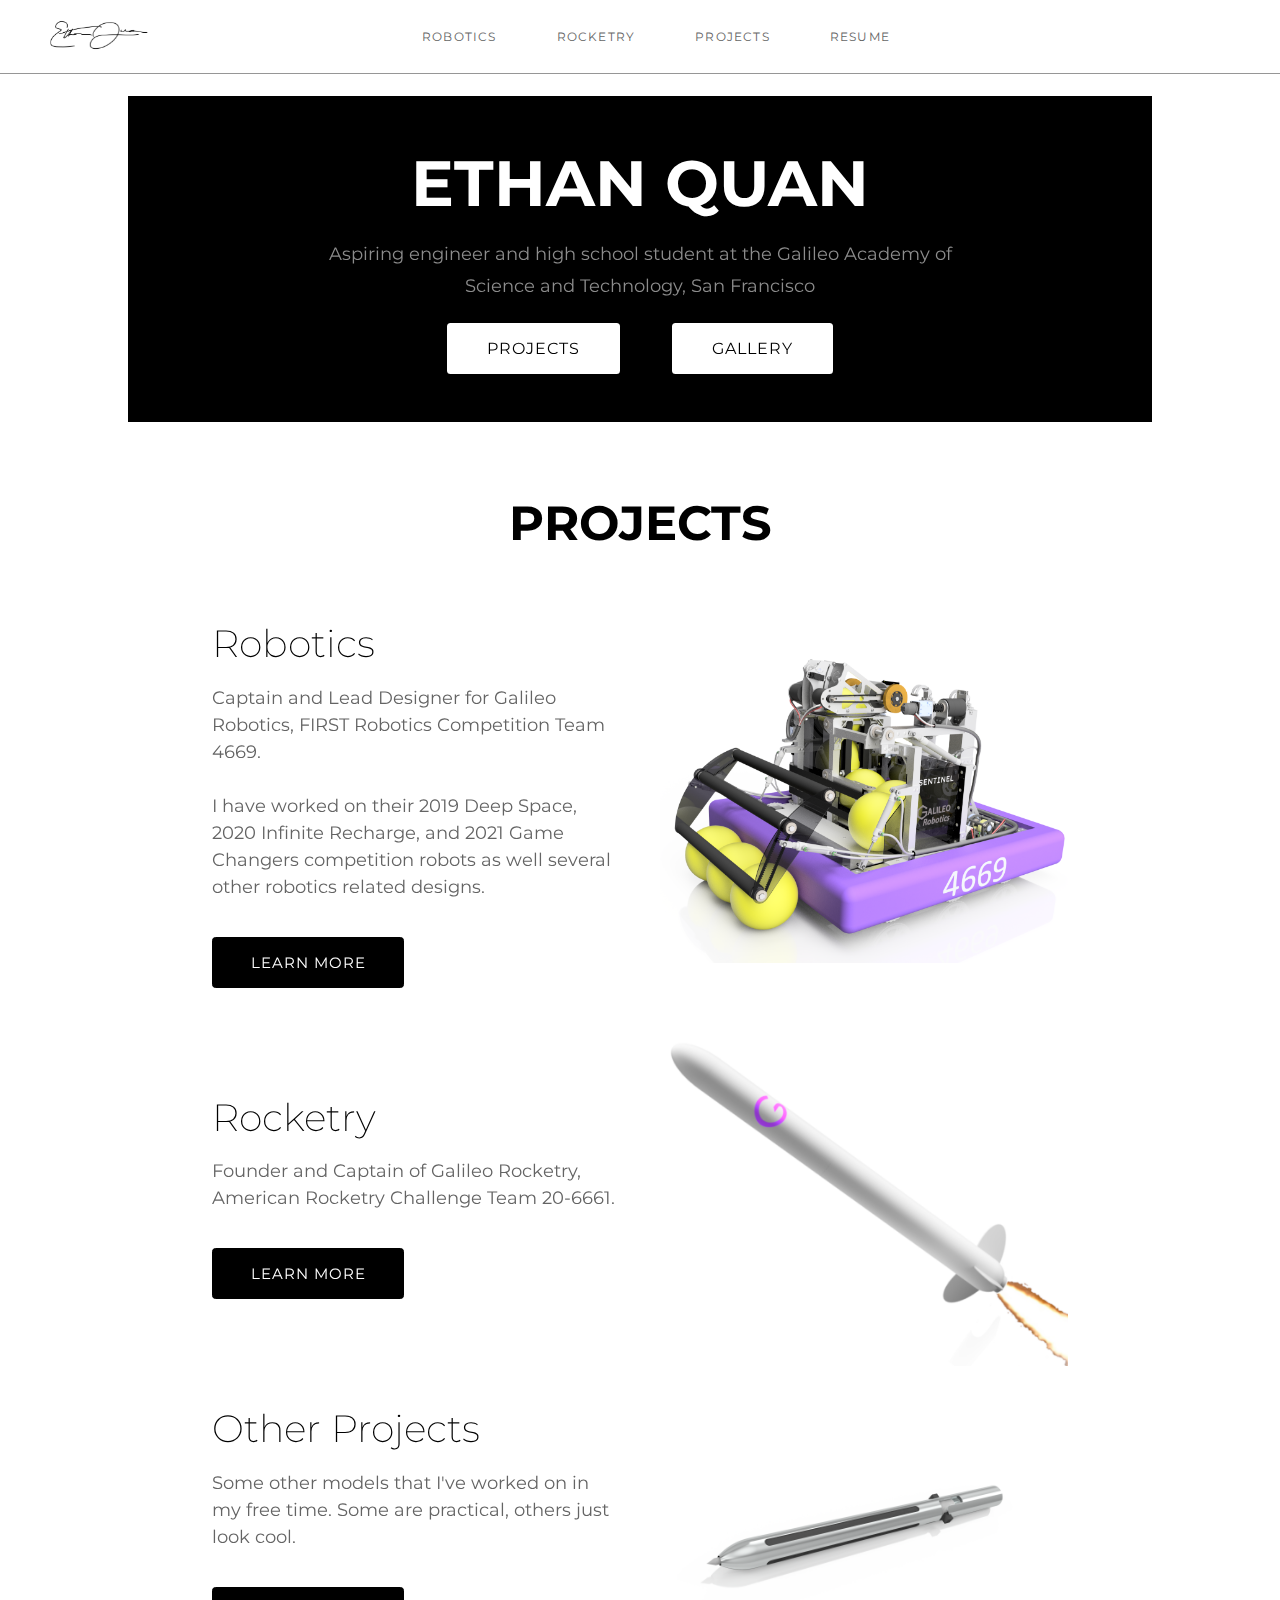
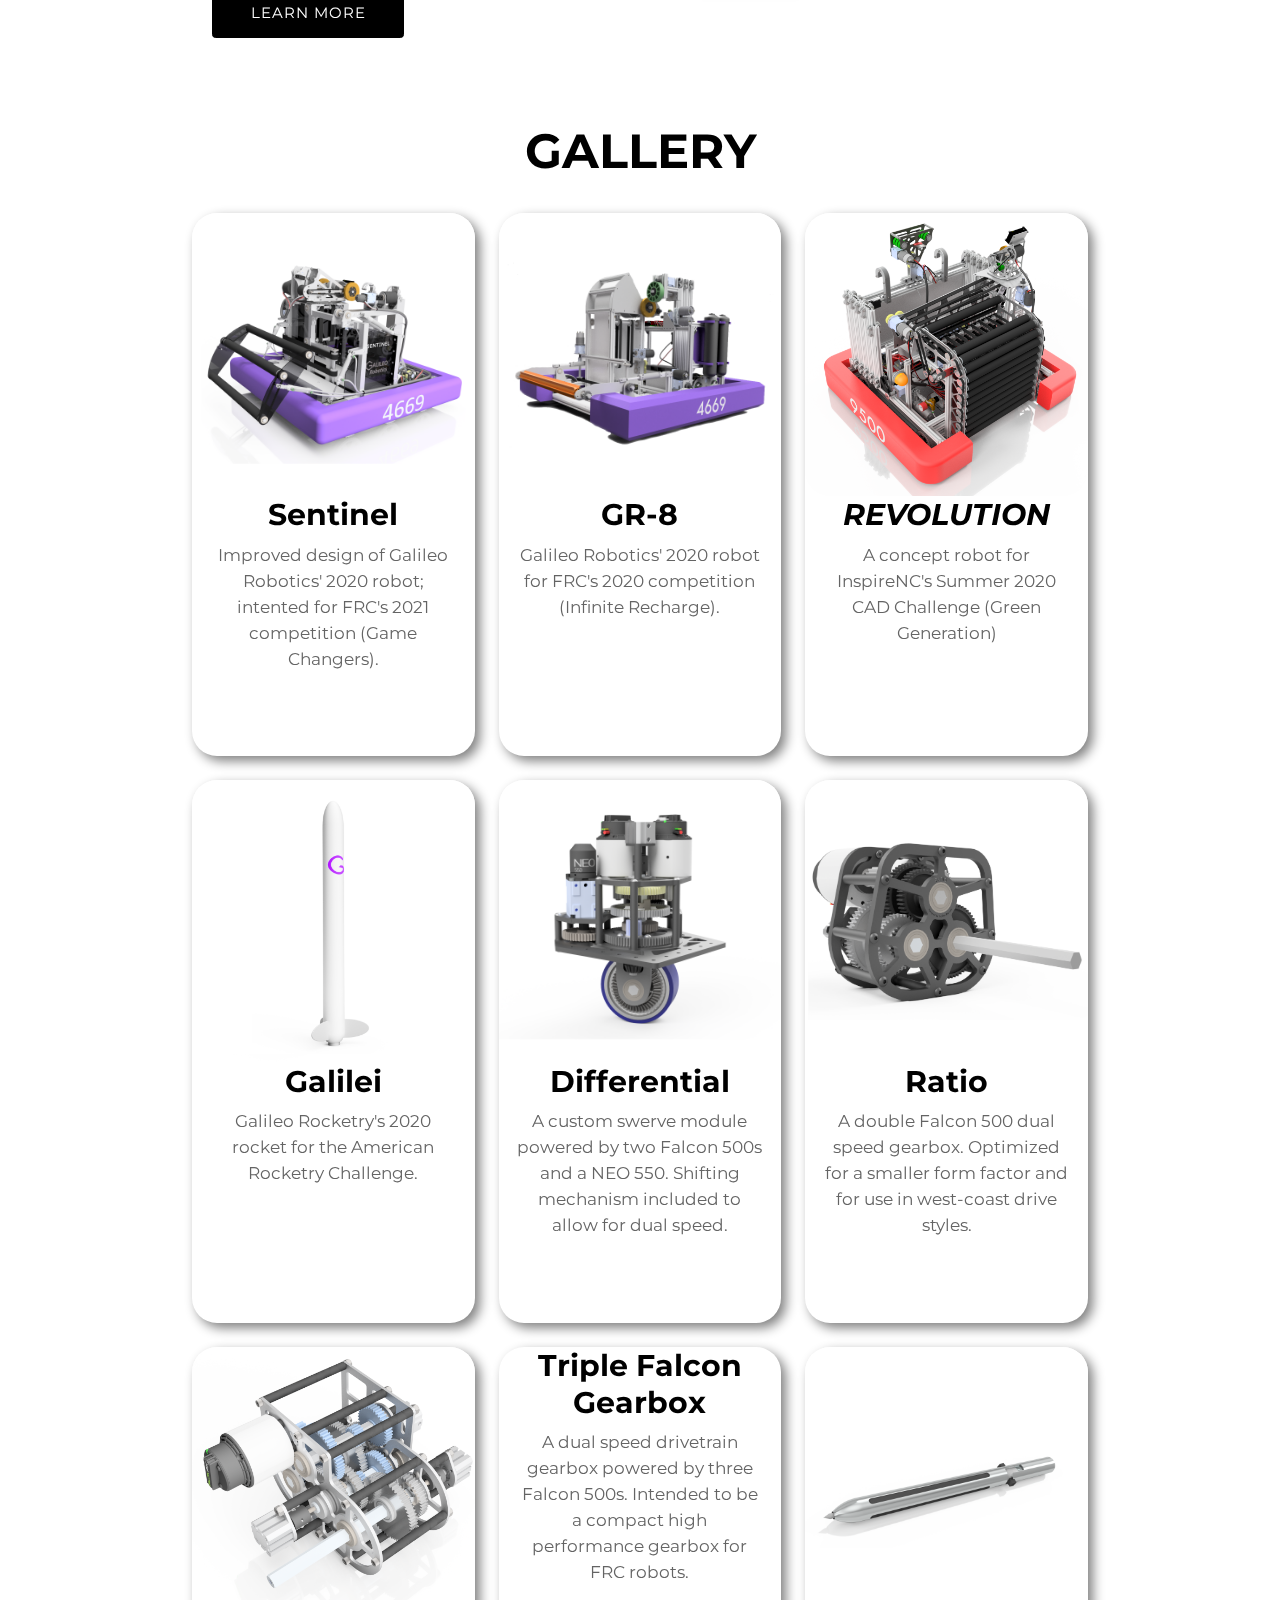
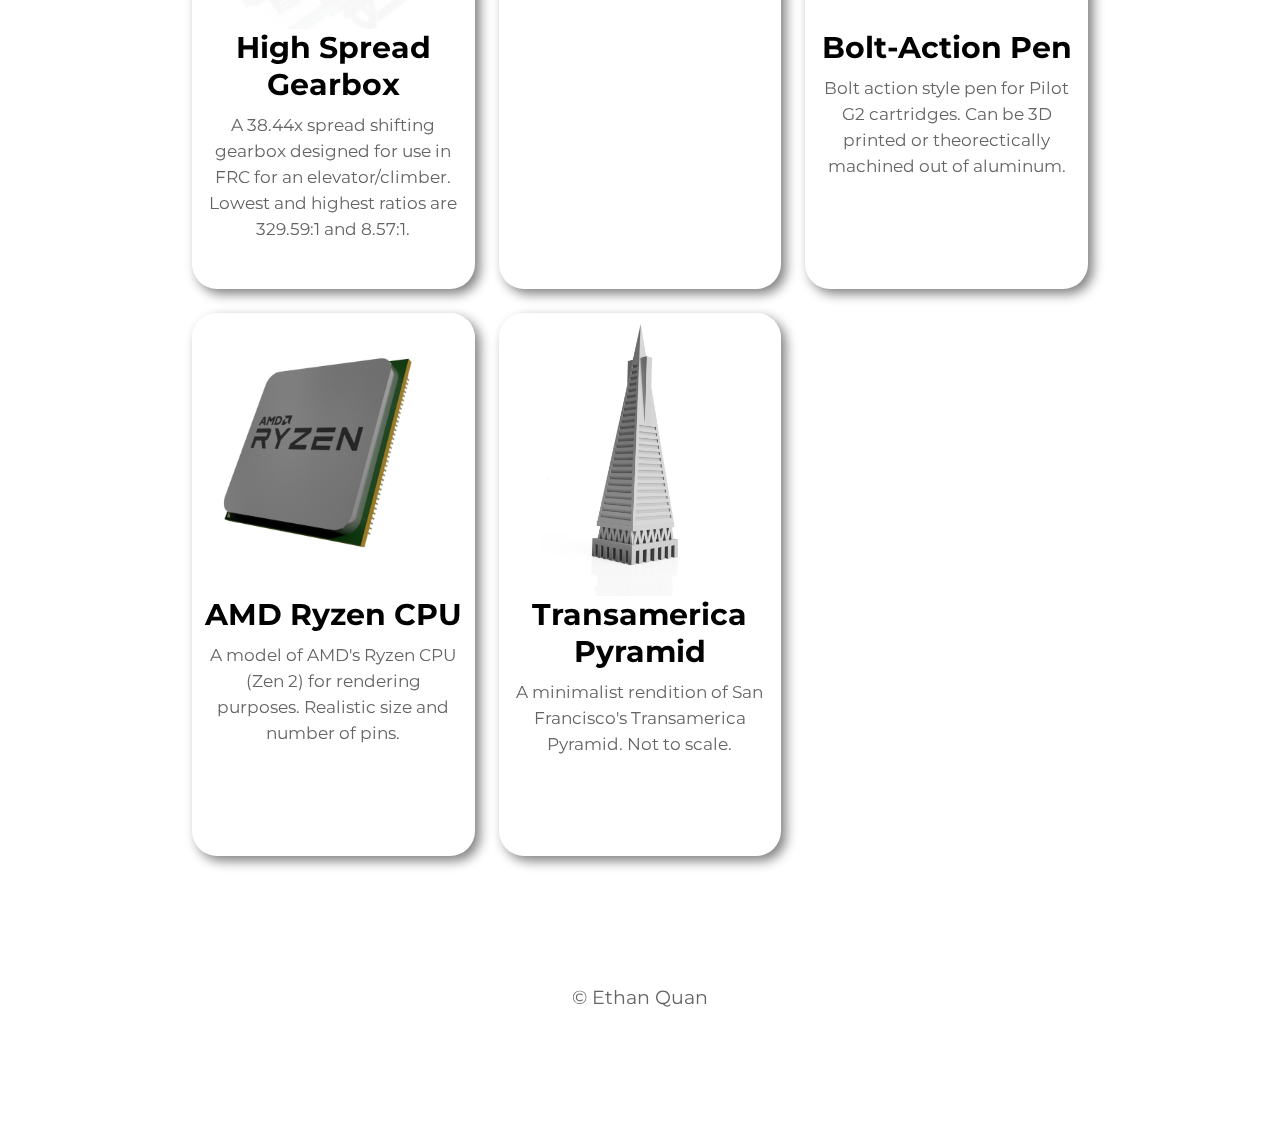
==== index.html @ 7db92c82 "fixed the mobile dpr problem" ====
<!DOCTYPE html>
<html>
    <head>
      <title>Ethan's Portfolio</title>
      <meta name="viewport" content="width=device-width, initial-scale=1, user-scalable=no" />
      <link rel="stylesheet" href="assets/css/main.css">
    </head>

    <body>

        <!-- Navigation Bar -->
        
        
        <nav class="nav">
            <a class="navhome" href="#"><img src="images/signature2.png" alt="" width="100px"> </a>
            <a class="navButton" onclick="toggleNav()"><img src="menu.png" alt="" width="25px"> </a>
            <div class="navwrap">            
                <a href="robotics.html">ROBOTICS</a>
                <a href="rocketry.html">ROCKETRY</a>
                <a href="projects.html">PROJECTS</a>
                <a href="resume.pdf">RESUME</a>                
            </div>
            
        </nav> 

        <div id="sidebar" class="sidebar">
            
            <a href="robotics.html">ROBOTICS</a>
            <a href="rocketry.html">ROCKETRY</a>
            <a href="projects.html">PROJECTS</a>
            <a href="resume.pdf">RESUME</a> 
        </div>

        <!-- Landing Home Thingy -->
        <div class="home" id="home">
            <div class="intro">
                <h1>
                    ETHAN QUAN
                </h1> 
                <h2>
                    Aspiring engineer and high school student at the Galileo Academy of Science and Technology, San Francisco
                </h2>
                <a href="#projects" class="button-white">PROJECTS</a>
                <a href="#gallery" class="button-white">GALLERY</a>
            </div>
            
        </div>

        <!-- Projects -->
        <a id="projects"></a>
        <header class="header" style="padding-top: 4.5em;">
            <h1>
                PROJECTS
            </h1>
        </header>
        
        <section class="content">
           
            <!-- Robotics -->
            <article class="content-item content-1">
                <h3>Robotics</h3>
                <p>
                    Captain and Lead Designer for Galileo Robotics, FIRST Robotics Competition Team 4669.
                <br><br>
                    I have worked on their 2019 Deep Space, 2020 Infinite Recharge, and 2021 Game Changers 
                    competition robots as well several other robotics related designs.
                </p>

                <a href="robotics.html" class="button-black">LEARN MORE</a>
            </article>
                <div class="content-item pic-1">
                    <img src="images/gr9/robot-5.png" alt="">
                </div>

            <!-- Rocketry -->
            <article class="content-item content-2">
                <h3>Rocketry</h3>
                <p>
                    Founder and Captain of Galileo Rocketry, American Rocketry Challenge Team 20-6661.
                </p>

                <a href="#" class="button-black">LEARN MORE</a>
            </article>
                <div class="content-item pic-2">
                    <img src="images/rocket/rocket-2.png" alt="">
                </div>
            
            <!-- Other -->
            <article class="content-item content-3">
                <h3>Other Projects</h3>
                <p>
                    Some other models that I've worked on in my free time. Some are practical, others just look cool.
                </p>

                <a href="#" class="button-black">LEARN MORE</a>
            </article>
                <div class="content-item pic-3">
                    <img src="images/mk3-thumb.png" alt="">
                </div>               

        </section>



        <!-- Gallery -->
        <a id="gallery"></a>
        <div class="header">
            <h1>
                GALLERY
            </h1>
        </div>

        <div class="gallery">
            <div class="gallery-item">
                
                <a href="robotics.html#gr9">
                    <img src="images/gallery/gr9.png" alt="">
                    <h4>Sentinel</h4>
                    <p>
                        Improved design of Galileo Robotics' 2020 robot; intented for FRC's 2021 competition (Game Changers).
                    </p>
                </a> 

            </div>

            <div class="gallery-item">
                <a href="robotics.html#frc2020">
                    <img src="images/gallery/gr8.png" alt="">
                    <h4>GR-8</h4>
                    <p>
                    Galileo Robotics' 2020 robot for FRC's 2020 competition (Infinite Recharge).
                    </p>
                </a>
            </div>


            <div class="gallery-item">
                <a href="robotics.html#revolution">
                    <img src="images/gallery/revolution.png" alt="">
                    <h4><i>REVOLUTION</i></h4>
                    <p>
                    A concept robot for InspireNC's Summer 2020 CAD Challenge (Green Generation)
                    </p>
                </a>
            </div> 

            <div class="gallery-item">                
                <a href="rocketry.html#tarc2020">
                    <img src="images/gallery/rocket.png" alt="">
                    <h4>Galilei</h4>
                    <p>
                    Galileo Rocketry's 2020 rocket for the American Rocketry Challenge.
                    </p>
                </a>
            </div>

            <div class="gallery-item">                
                <a href="robotics.html#differential" >
                    <img src="images/gallery/differential.png" alt="">
                    <h4>Differential</h4>
                    <p>
                        A custom swerve module powered by two Falcon 500s and a NEO 550. Shifting mechanism included to allow for dual speed.
                    </p>
                </a>
            </div>
            
            <div class="gallery-item">                
                <a href="robotics.html#ratio">
                    <img src="images/gallery/ratio.png" alt="">
                    <h4>Ratio</h4>
                    <p>
                        A double Falcon 500 dual speed gearbox. Optimized for a smaller form factor and for use in west-coast drive styles.
                    </p>
                </a>
            </div>
            
            <div class="gallery-item">             
                <a href="robotics.html#hs">
                    <img src="images/gallery/hsgearbox.png" alt="">   
                    <h4>High Spread Gearbox</h4>
                    <p>
                        A 38.44x spread shifting gearbox designed for use in FRC for an elevator/climber. Lowest and highest ratios are 329.59:1 and 8.57:1.
                    </p>
                </a>
            </div>
            
            <div class="gallery-item">                
                <a href="robotics.html#3falcon">
                    <img src="images/gallery/triplefalcon.png" alt="">
                    <h4>Triple Falcon Gearbox</h4>
                    <p>
                        A dual speed drivetrain gearbox powered by three Falcon 500s. Intended to be a compact high performance gearbox for FRC robots.
                    </p>
                </a>
            </div>
            
            <div class="gallery-item">
                
                <a href="projects.html#bp">
                    <img src="images/gallery/boltaction.png" alt="">
                    <h4>Bolt-Action Pen</h4>
                    <p>
                        Bolt action style pen for Pilot G2 cartridges. Can be 3D printed or theorectically machined out of aluminum.
                    </p>
                </a>
            </div>
            
            <div class="gallery-item">
                
                <a href="projects.html#amd">
                    <img src="images/gallery/amd.png" alt="">
                    <h4>AMD Ryzen CPU</h4>
                    <p>
                        A model of AMD's Ryzen CPU (Zen 2) for rendering purposes. Realistic size and number of pins.
                    </p>
                </a>
            </div>
            
            <div class="gallery-item">             
                <a href="projects.html#transamerica" >
                    <img src="images/gallery/transamerica.png" alt="">   
                    <h4>Transamerica Pyramid</h4>
                    <p>
                        A minimalist rendition of San Francisco's Transamerica Pyramid. Not to scale.
                    </p>
                </a>
            </div>

        </div>




        <footer>
            <p>© Ethan Quan</p>
        </footer>
    

        <script>
                     
            function toggleNav() {
              
              if (document.getElementById("sidebar").style.height <= "0em") {
                document.getElementById("sidebar").style.height = "12em";
                document.getElementById("sidebar").style.zIndex = "1"; 
                document.getElementById("sidebar").style.marginTop = "3.25em";    
                document.getElementById("home").style.marginTop = "16em";  
              }
              else {
                document.getElementById("sidebar").style.height = "0em";
                document.getElementById("sidebar").style.zIndex = "-1"; 
                document.getElementById("home").style.marginTop = "6em";  
              }

            }
        </script>



    </body>
</html>
---- assets/css/main.css ----
@import url(fontawesome-all.min.css);
@import url('https://fonts.googleapis.com/css?family=Montserrat');

html, body, div, span, applet, object,
iframe, h1, h2, h3, h4, h5, h6, p, blockquote,
pre, a, abbr, acronym, address, big, cite,
code, del, dfn, em, img, ins, kbd, q, s, samp,
small, strike, strong, sub, sup, tt, var, b,
u, i, center, dl, dt, dd, ol, ul, li, fieldset,
form, label, legend, table, caption, tbody,
tfoot, thead, tr, th, td, article, aside,
canvas, details, embed, figure, figcaption,
footer, header, hgroup, menu, nav, output, ruby,
section, summary, time, mark, audio, video {
	margin: 0;
	padding: 0;
	border: 0;
	font-size: 100%;
	font-family: 'Montserrat';
	vertical-align: baseline;
}

html {
    scroll-behavior: smooth;
    overflow-x: hidden;
}

/* Side bar */
.sidebar {
    height: 0;
    width: 100%;
    position: fixed;
    top: 0;
    background-color: white;
    overflow-x: hidden;
    overflow-y: hidden;
    transition: 0.5s;
    margin-top: 4.5em;
    z-index: -1;
    border-bottom: 1px solid rgb(150, 150, 150);
  }
  
  .sidebar a {
    
    justify-content: center;
    text-align: center;

    width: 100%;
    text-decoration: none;
    
    font-size: 0.75em;
    letter-spacing: 0.1em;
    color: rgb(100, 100, 100);
    display: inline-flex;
    
    padding: 1.1em 0em 1.1em 0em;

    transition: 0.3s;
  }
  
  .sidebar a:hover {
    color: rgb(0, 0, 0);
    transition: 0.3s;
  }
  

  

.navButton {
    position: fixed;
    padding-top: 0.35em;
    padding-right: 2.5em;

    visibility: hidden;
}
  


/* Navigation Bar */

.nav {
    width: 100%;
    padding: 1.25em 1em 1.25em 1em;
    margin-bottom: 2em;

    overflow: hidden;
    margin-left: auto;
    border-bottom: 1px solid rgb(150, 150, 150);
    background-color: white;
    position: fixed;

    

    
}

.navmenu {
    width: 100%;
    
    display: flex;
    align-items: center;
}

.navhome {
    position: fixed;
    padding-left: 2em;
    z-index: 1;
}

.navwrap {
    width: 100%;
    display: flex;
    justify-content: center;
   
}

    .navwrap a {
        display: inline-flex;
        align-items: center;
        text-align: center;
        justify-content: center;

        color: rgb(100, 100, 100);
        padding: 0.75em 2.5em;
        text-decoration: none;
        font-size: 0.75em;
        letter-spacing: 0.1em;
    }
    .navwrap a:hover {
        color: rgb(0, 0, 0);
        transition: 0.3s;
    }


 

/* Home */

.home {
    
    display: inline-flex;
    
    width: 80vw ;
    margin-top: 6em;
    margin: 6em 10vw 0em 10vw;
    padding-top: 3em;
    padding-bottom: 4em;


    justify-content: center;
    transition: 0.5s;
    background-color: black;
}

    .home h1 {
        color: white;
        font-size: 4em;       
        padding-bottom: 0.5em; 
        
    }

    .home h2 {
        font-size: 1.5em;
        font-weight: 400;
        color:rgb(140, 140, 140);        
        padding-bottom: 2.5em;
        line-height: 1.75em;
    }

.intro {
    margin-top: auto;
    margin-bottom: auto;
    width: 65%;
    padding-bottom: 0em;
    
    justify-content: center;
    text-align: center;
}




/* Buttons */

.button-white {
    letter-spacing: 2px;
    background-color: white;
    border-radius: 3.5px;
    text-decoration: none;
    padding: 1em 2.5em 1em 2.5em;
    margin: 1.5em;
    letter-spacing: 1px;
    color: black;
}

    .button-white:hover {
        background-color: rgb(180, 180, 180);
        transition: 0.35s;
    }

.button-black {
    letter-spacing: 2px;
    background-color: black;
    border-radius: 3.5px;
    text-decoration: none;
    padding: 1em 2.5em 1em 2.5em;

    display: inline-flex;
    font-size: 0.5em;
    letter-spacing: 1px;
    color: white;
    border: 1px solid black;
    margin-bottom: 0.5em;
}
    .button-black:hover {
        background-color: white;
        color: black; 
        transition: 0.5s;
        
    }

.white {
    background-color: white;
    border: 1px solid black;

    color: black;
}

    .button-black:hover {
        background-color: gray;
        color: white; 
        transition: 0.5s;
        
    }


.header > .button-black {
    font-size: 1em;
    margin-left: 0.75em;
    padding: 1em 3.5em 1em 3.5em;


}

.doc {
    position: relative;
    padding-bottom: 75%;
    height: 0;
    overflow: hidden;
    margin-top: 3em;
    text-align: center;

    margin-left: 50%;
    margin-right: auto;
    
}

.doc iframe {
    position: absolute;
    top: 0; 
    left: 0; 
    width: 50%; 
    height: 75%;
    z-index: -1;
}

/* Front Page Content */

h1 {
    font-size: 4em;       
    text-align: center;
    padding-bottom: 0.35em;
}

h3 {
    font-size: 1.5em;
    font-weight: 200;
}

p {
    font-size: 0.65em;
    padding: 0em 0em 2em 0em;
    line-height: 1.5em;
    color:rgb(100, 100, 100);
}

img {
    max-width: 100%;
    display: block;
}

.header {
    width: 100%;
    display: flex;
    justify-content: center;
    padding: 2em 0em 0em 0em;
    
}

/* Content */

.content {
    display: grid;
    width: 70%;
    margin: 0em 15% 2em 15%;
    grid-template-columns: 50% 50%;
    align-items: center;
    grid-template-areas: 
    "c1 p1" 
    "c2 p2"
    "c3 p3";
    
}

    .content-item {
        
        padding: 20px;
        font-size: 30px;
        text-align: left;
    }

    .content-item h3 {
        padding-bottom: 0.5em;
    }
    
        .content-1 { grid-area: c1; }   
        .content-2 { grid-area: c2; }   
        .content-2 { grid-area: c2; }  
        .pic-1 { grid-area: p1; } 
        .pic-2 { grid-area: p2; } 
        .pic-3 { grid-area: p3 } 


.info {
    display: grid;
    width: 65%;
    margin: 0em 17.5% 2em 17.5%;
    grid-template-columns: minmax(auto, 35%) auto;
    
    padding-top: 0em;
}

    .info h3 {
        font-size: 1.25em;
        padding-bottom: 0.5em;
    }

.info-header {
    padding: 20px;
    padding-top: 1.5em;
    font-size: 30px;
    text-align: left;
    display: block;
}

    .info-header h4 {
        font-size: 3em;
    }   

    .info-header img {
        max-width: 70%;
        padding: 1em 1em 1em 1em;
    }

.info-item {

    padding-top: 1.5em;
    border-bottom: 1px solid rgb(150, 150, 150);
    font-size: 30px;
    padding-bottom: 2em;

    max-width: calc(65vw - 15%);
    padding-right: 1em;
}

    .info-item img {
        padding: 0em 2em 0em 2em;
        max-width: calc(100% - 4em);
    }



/* Gallery */
.gallery {
    display: grid;
    width: 70%;
    margin: 0em 15% 2em 15%;
    grid-template-columns: 1fr 1fr 1fr;
    grid-template-rows: 1fr 1fr 1fr 1fr;
    grid-gap: 1.5em;
    align-items: center;
    
}

    .gallery-item {
        border-radius: 25px;
        
        text-decoration: none;
        
        font-size: 30px;
        text-align: center;
        box-shadow: 5px 5px 12px gray;
        transition: 0.5s;
        height: 100%;
        
        margin-bottom: 1em;
        
    }

    .gallery-item img {
        border-radius: 25px;
    }

    .gallery-item p {
        
        font-size: 13pt;
        margin: 0.5em 1em 0.25em 1em;
        padding-bottom: 0.75em;
        
    }

    .gallery-item a {
        text-decoration: none;
    }

    .gallery-item h4 {
        color: black; 
    }



/* Footer */
footer {
    display: block;
    text-align: center;
    
    padding: 2.5em 0em 2.5em 0em;

    font-size: 2em;
}

.link {
    text-decoration: underline;
}
    .link:hover, .link:visited:hover{
        color: blue;
        transition: 0.8s;
    }
    
    .link:visited {
        color:rgb(100, 100, 100)
    }


:target {
    display: block;
    position: relative;
    top: -3.75em;
    visibility: hidden;
}

/* Photo Grid (for info pages) */
.photo {
    display: grid;
    width: 85%;
    margin: 0em 12.5% 1.25em 12.5%;
    grid-template-columns: auto auto;
    align-items: center;
    height: auto;
    grid-gap: 0.5em;
}

.col-3 {
    grid-template-columns: auto auto auto;
}

.photo-item {
    border-radius: 5px;
    display: flex;
    justify-content: center;
    height: auto;

    
}
    .photo-item img {
        padding: 0em 0em 0em 0em;
        border-radius: 10px;
        max-width: 100%;

    }


.header-grid {
    display: grid;
    width: 65%;
    margin: 0em 17.5% 0em 17.5%;
    grid-template-columns: 25% 25% 25% 25%;
    grid-template-rows: 50% 50%;
    grid-gap: 1em;
    text-align: center;
    height: auto;
}
    .header-item {

        font-size: 1.75em;
        justify-content: center;
        height: 1fr;
        padding-bottom:  0.5em;
        border-radius: 10px;
        box-shadow: 5px 5px 12px gray;
        transition: 0.3s; 

        flex-direction: column;

        display: grid;
        grid-template-columns: 100%;
        grid-template-rows: 70% 1fr;
    }

        .header-item img {
            width: 75%;
            margin-left: 12.5%;
            padding-top: 0.5em; 
            padding-bottom: 0.75em;
        }

        .header-item > .button-black {
            margin-left: 0.75em;
            margin-right: 0.75em; 
        }

        .header-item > .card-button {
            text-decoration: none;
            text-transform: uppercase;
            background-color: rgb(230, 230, 230);
            color:black;
            font-size: 13pt;

            padding: 1em 0.35em 0em 0.35em; 

            height: 100%;
            
            display: flex;
            justify-content: center;
            border-bottom-left-radius: 10px;
            border-bottom-right-radius: 10px;
        } 
    

    .header-item:hover {
        box-shadow:  5px 5px 15px black;
    }
    
    .gallery-item:hover {
        box-shadow:  5px 5px 15px black;
    }

@media screen and (max-width: 1401px) {
   
    
        .home h1 {
            font-size: 4em;  
        }

        .home h2 {
            font-size: 1.25em;
        }

    h1 {
        font-size: 3em;       
    }

    h3 {
        font-size: 1.25em;
    }

    p {
        font-size: 0.6em;
    }

    .header {        
        padding: 1.5em 0em 2em 0em;
    }

    .info {
        display: grid;
        width: 80%;
        margin: 0em 10% 2em 10%;
    }

    

}

@media screen and (max-width: 1301px) {
    .home h1 {
        padding-bottom: 0.25em;
    }
    
    .home h2 {
        font-size: 1.15em;
        padding-bottom: 2em;
    }

    .info h2, .info h3 {
        font-size: 0.85em;
    }

    .header-grid {
        width: 75%;
        margin: 0em 12.5% 0em 12.5%;
        grid-gap: 0.75em;
    }

}

@media screen and (max-width: 1001px) {


 
    h3 {
        font-size: 1.15em;
    }

    
    .intro {
        width: 82%;
    }

    .button-white {
        font-size: 0.85em;
    }

    .button-white, .button-black  {
        
        padding: 1em 2em 1em 2em;

    }


    .header {        
        padding: 1.5em 0em 2em 0em;
    }

    
    .content, .gallery {
        width: 80%;
        margin: 0em 10% 2em 10%;
    }


    .header-grid {
        
        grid-gap: 1em;
        text-align: center;
        height: 35em;
    }

    .header-item > .card-button {
        font-size: 12pt;
    }
   
}

@media screen and (max-width: 801px) {

    .home h1 {
        font-size: 3.25em;  
    }

    .home h2 {
        font-size: 1.15em;  
    }

    

    .navButton {
        visibility: visible;
        
    }

    .nav {
        display: flex;
        justify-content: right;
    }

    .navwrap {
        visibility: hidden;
    }

    .navhome {
        display: inline-flex;
      
        margin-right: calc(100% - 8rem);
        padding-left: auto;
        height: 2em;
        width: 100px;
        
    }

    .button-white {
        font-size: 0.85em;
        margin-left: 1em;
    }

    .button-black {
        margin-left: 0em;
    }

    .button-white, .button-black  {
        padding: 1em 2em 1em 2em;
    }

    .info-item img {
        padding-left: 0em ;
        padding-right: 0em;
        max-width: 100%;
    }

    .header-grid {

        height: 75vh;
    }

    .header-item > .card-button {
        font-size: 11pt;
    }

    .header-item {

        
        grid-template-columns: 100%;
        grid-template-rows: 60% 1fr;
    }

    .gallery {
        width: 90%;
        margin: 0em 5% 2em 5%;
        grid-template-columns: 1fr 1fr ;
        grid-gap: 1em;

        
    }
}


@media screen and (max-width: 721px) {

    
    .home h1 {
        font-size: 2.65em;  
    }

    .home h2 {
        font-size: 1em;
    }

    h1 {
        font-size: 2.5em;
    }
 
    h3 {
        font-size: 1em;
    }

    p {
        font-size: 0.5em;
    }



    .button-white, .button-black {
        padding: 1em 2em 1em 2em;
       
    }
    
    .button-black {
        font-size: 0.45em;
    }

    .button-white {
        font-size: 0.75em;
    }

    .header {        
        padding: 1.5em 0em 2em 0em;
    }

    
    .content, .gallery {
        width: 88%;
        margin: 0em 6% 2em 6%;
    }

    .info {
        width: 90%;
        margin: 0em 5% 2em 5%;
    }

    .header-grid {
        height: 72vh;
    }

    .header-item > .card-button {
        font-size: 12pt;
    }
}

@media screen and (max-width: 671px) {
    .home h1 {
        font-size: 2.35em;
    }
    
    .intro {
        width: 90%;
    }

    .header > .button-black {
        font-size: 10pt;
    }

    /* Collapse info sections */
    .info {
        grid-template-columns: 100%;
        width: 80%;
        margin: 0em 10% 2em 10%;
        
    }

    .info-item {
        padding-top: 0em;
        padding-right: 0em;
        max-width: 100%;
    }

        .info-item img {
            max-width: 100%;
            padding-left: 0;
        }

   .info-header {
       display: flex;
       padding-left: 0em;
   }

   .info-header img {
        display: flex;
        max-width: 35%;
    
    }

    .info-header h2 {
        margin: auto;
    }
    
    .header-grid {
        
        width: 90%;
        margin: 0em 5% 0em 5%;
        grid-template-columns: 30% 30% 30% ;
        grid-template-rows: 33% 33% 33%;
        justify-content: center;
        height: auto;
    }

    .header {
        display: grid;
        grid-template-columns: 100%;
        width: 75%;
        margin: 0em 12.5% 0em 12.5%;
        
    }

    .header > .button-black {
        text-align: center;
        display: flex;
        justify-content: center;
    }

    .gallery {
        width: 75%;
        margin: 0em 12.5% 2em 12.5%;
        grid-template-columns: 1fr;
        grid-gap: 1em;
        
        
    }

    .gallery-item img{
        margin-left: auto;
        margin-right: auto;
        max-width: 50%;
    }

    .photo {
        grid-gap: 0.5em;
            
    }

}


@media screen and (max-width: 510px) {
    .home h1 {
        font-size: 2em;  
    }

    .home h2 {
        font-size: 0.9em;  
    }

    .home {
        padding-top: 2em;
        padding-bottom: 2.5em;
    }
    

    .content {
        grid-template-columns: auto;
        grid-template-areas: 
        "p1" "c1" "p2" "c2" "p3" "c3";
        
    }
    
    .content-1, .content-2, .content-3 { 
        padding-bottom: 2em; 
    }   
        
    .info {
        width: 90%;
        margin: 0em 5% 2em 5%;
    }

    .photo {
        width: 100%;
        margin: 0em 0em 0em 0em;
        grid-gap: 0.25em;

    }
    
}


@media screen and (max-width: 480px) {
    .home h2 {
        padding-bottom: 0.5em;
    }

    .home {
        padding-bottom: 1.25em;
    }

    .button-white {
        display: flex;
        justify-content: center;
    }
    
    .header-grid {
        grid-gap: 0.5em;
    }

    .header-item > .card-button {
        font-size: 9pt;
    }

}
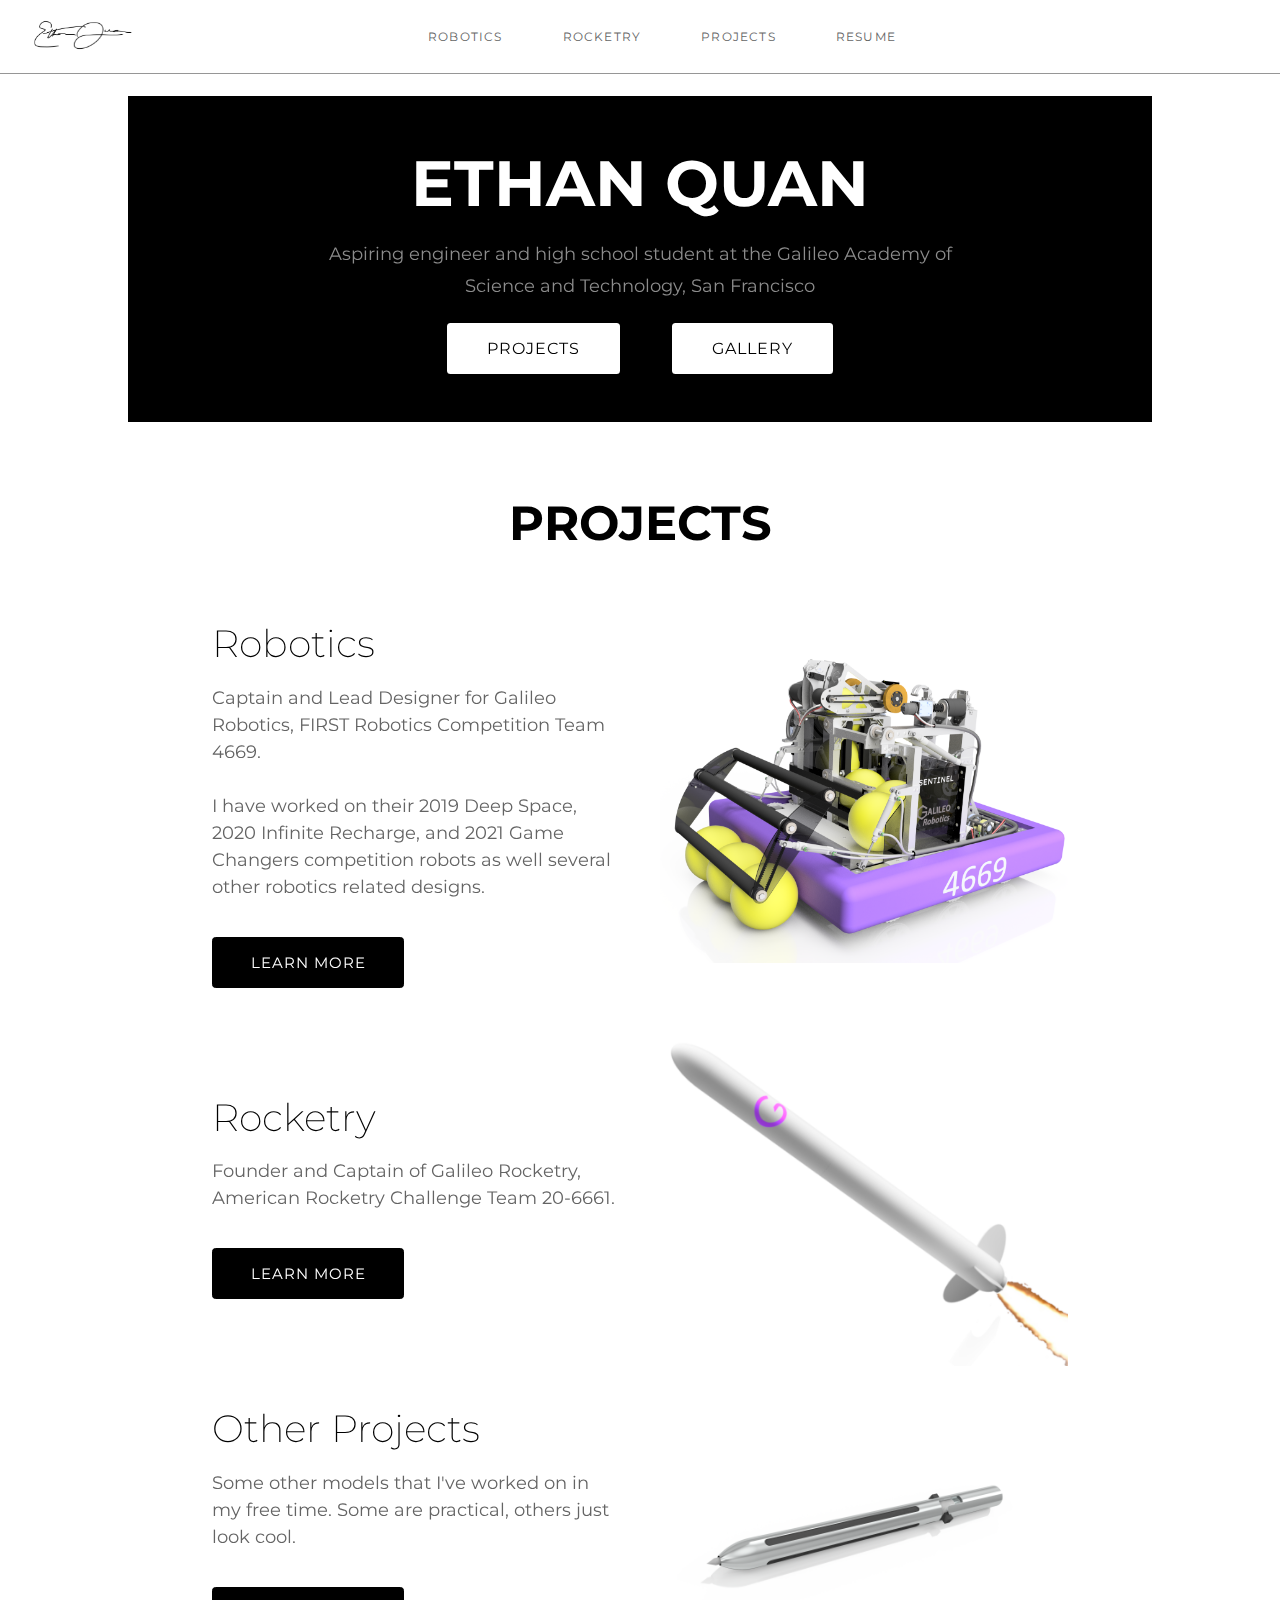
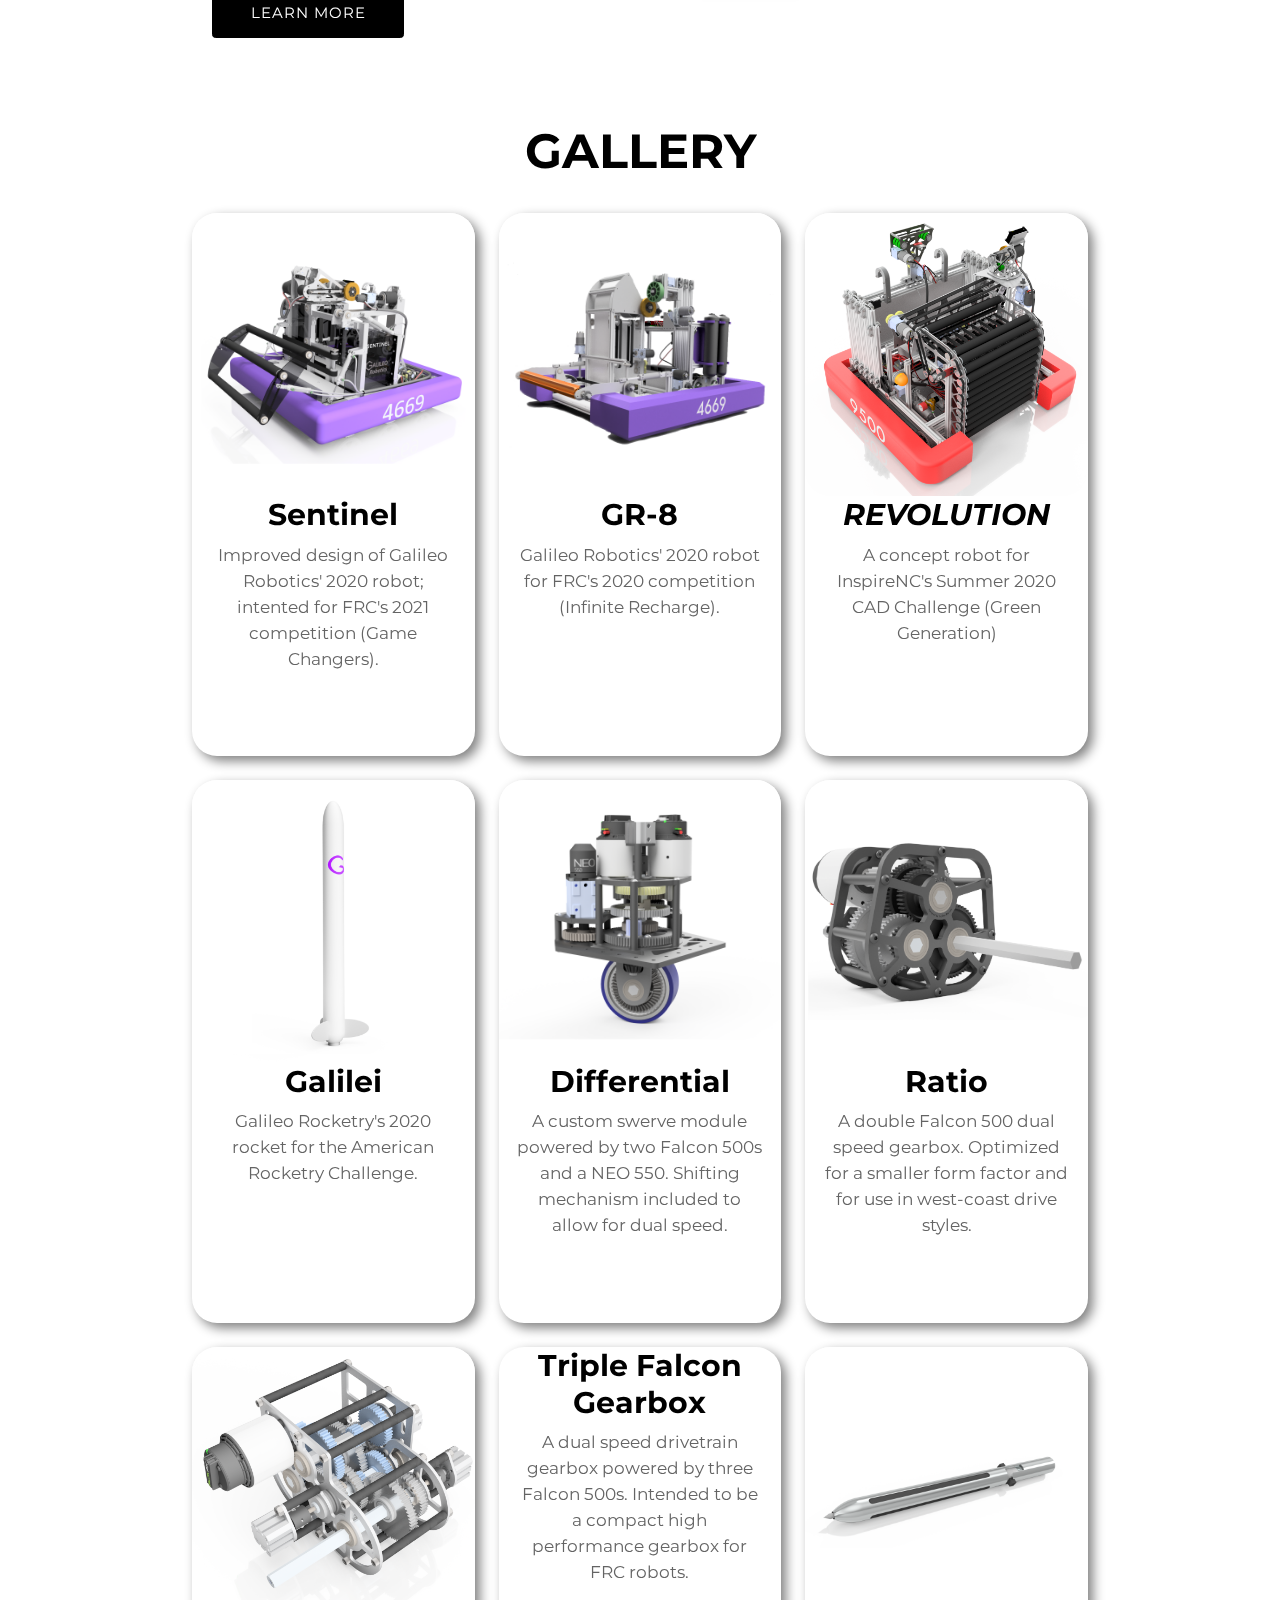
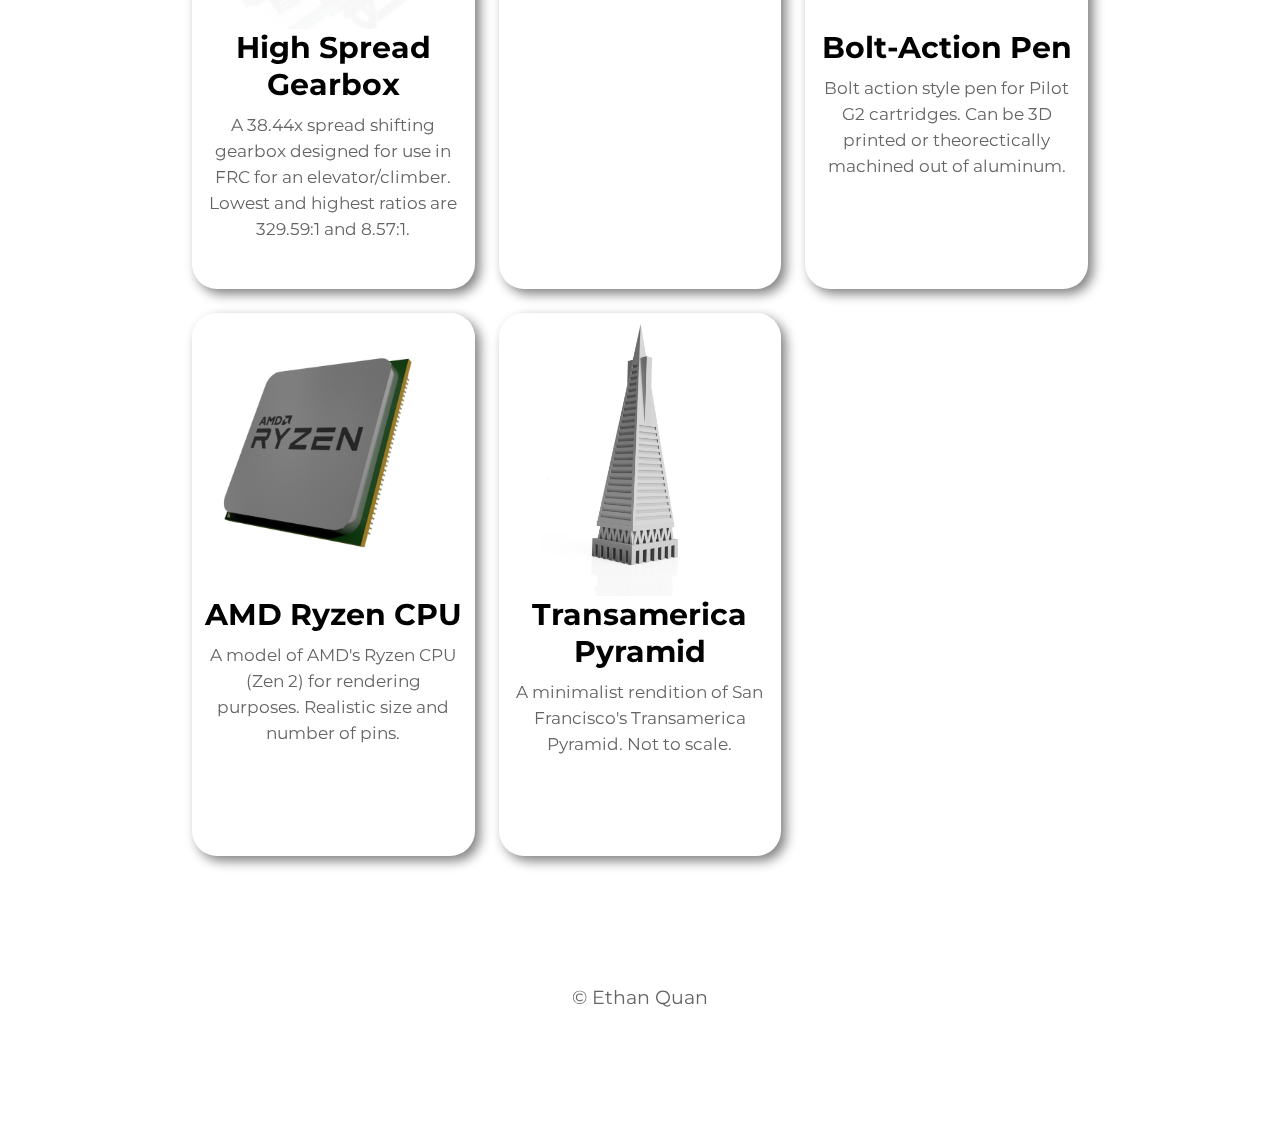
==== commit 1034ba60: "fixed navbar problem" ====
--- a/index.html
+++ b/index.html
@@ -10,10 +10,9 @@
 
         <!-- Navigation Bar -->
         
-        
         <nav class="nav">
-            <a class="navhome" href="#"><img src="images/signature2.png" alt="" width="100px"> </a>
-            <a class="navButton" onclick="toggleNav()"><img src="menu.png" alt="" width="25px"> </a>
+            <a class="navhome" href="#"><img src="images/signature2.png" alt="" width="100px">
+            <a class="navButton" onclick="toggleNav()"><img src="menu.png" alt="" style="float:right; margin-right:3em" width="25px">
             <div class="navwrap">            
                 <a href="robotics.html">ROBOTICS</a>
                 <a href="rocketry.html">ROCKETRY</a>
@@ -32,6 +31,7 @@
         </div>
 
         <!-- Landing Home Thingy -->
+        
         <div class="home" id="home">
             <div class="intro">
                 <h1>
@@ -48,6 +48,7 @@
 
         <!-- Projects -->
         <a id="projects"></a>
+
         <header class="header" style="padding-top: 4.5em;">
             <h1>
                 PROJECTS
@@ -79,7 +80,7 @@
                     Founder and Captain of Galileo Rocketry, American Rocketry Challenge Team 20-6661.
                 </p>
 
-                <a href="#" class="button-black">LEARN MORE</a>
+                <a href="rocketry.html" class="button-black">LEARN MORE</a>
             </article>
                 <div class="content-item pic-2">
                     <img src="images/rocket/rocket-2.png" alt="">
@@ -92,7 +93,7 @@
                     Some other models that I've worked on in my free time. Some are practical, others just look cool.
                 </p>
 
-                <a href="#" class="button-black">LEARN MORE</a>
+                <a href="projects.html" class="button-black">LEARN MORE</a>
             </article>
                 <div class="content-item pic-3">
                     <img src="images/mk3-thumb.png" alt="">
--- a/assets/css/main.css
+++ b/assets/css/main.css
@@ -66,11 +66,8 @@
 
   
 
-.navButton {
-    position: fixed;
-    padding-top: 0.35em;
-    padding-right: 2.5em;
-
+.navButton { 
+    width: 0;
     visibility: hidden;
 }
   
@@ -80,6 +77,8 @@
 
 .nav {
     width: 100%;
+    text-align: center;
+
     padding: 1.25em 1em 1.25em 1em;
     margin-bottom: 2em;
 
@@ -87,6 +86,8 @@
     margin-left: auto;
     border-bottom: 1px solid rgb(150, 150, 150);
     background-color: white;
+
+    display: flex;
     position: fixed;
 
     
@@ -96,21 +97,22 @@
 
 .navmenu {
     width: 100%;
-    
-    display: flex;
     align-items: center;
 }
 
 .navhome {
-    position: fixed;
-    padding-left: 2em;
+    position:fixed;
+    display: block;
+    padding-left: 1em;
     z-index: 1;
 }
 
 .navwrap {
     width: 100%;
+    margin-right: 3em;
     display: flex;
     justify-content: center;
+
    
 }
 
@@ -675,13 +677,23 @@
     
 
     .navButton {
+        padding-top: 0.375em; 
+        position: fixed;
+        
+        width: 100%;
+        margin-right: 2em;
         visibility: visible;
         
     }
 
     .nav {
-        display: flex;
-        justify-content: right;
+   
+        display: grid;
+        width: 100%;
+        align-items: center;
+        grid-template-columns: 3fr 1fr 0px;
+
+        
     }
 
     .navwrap {
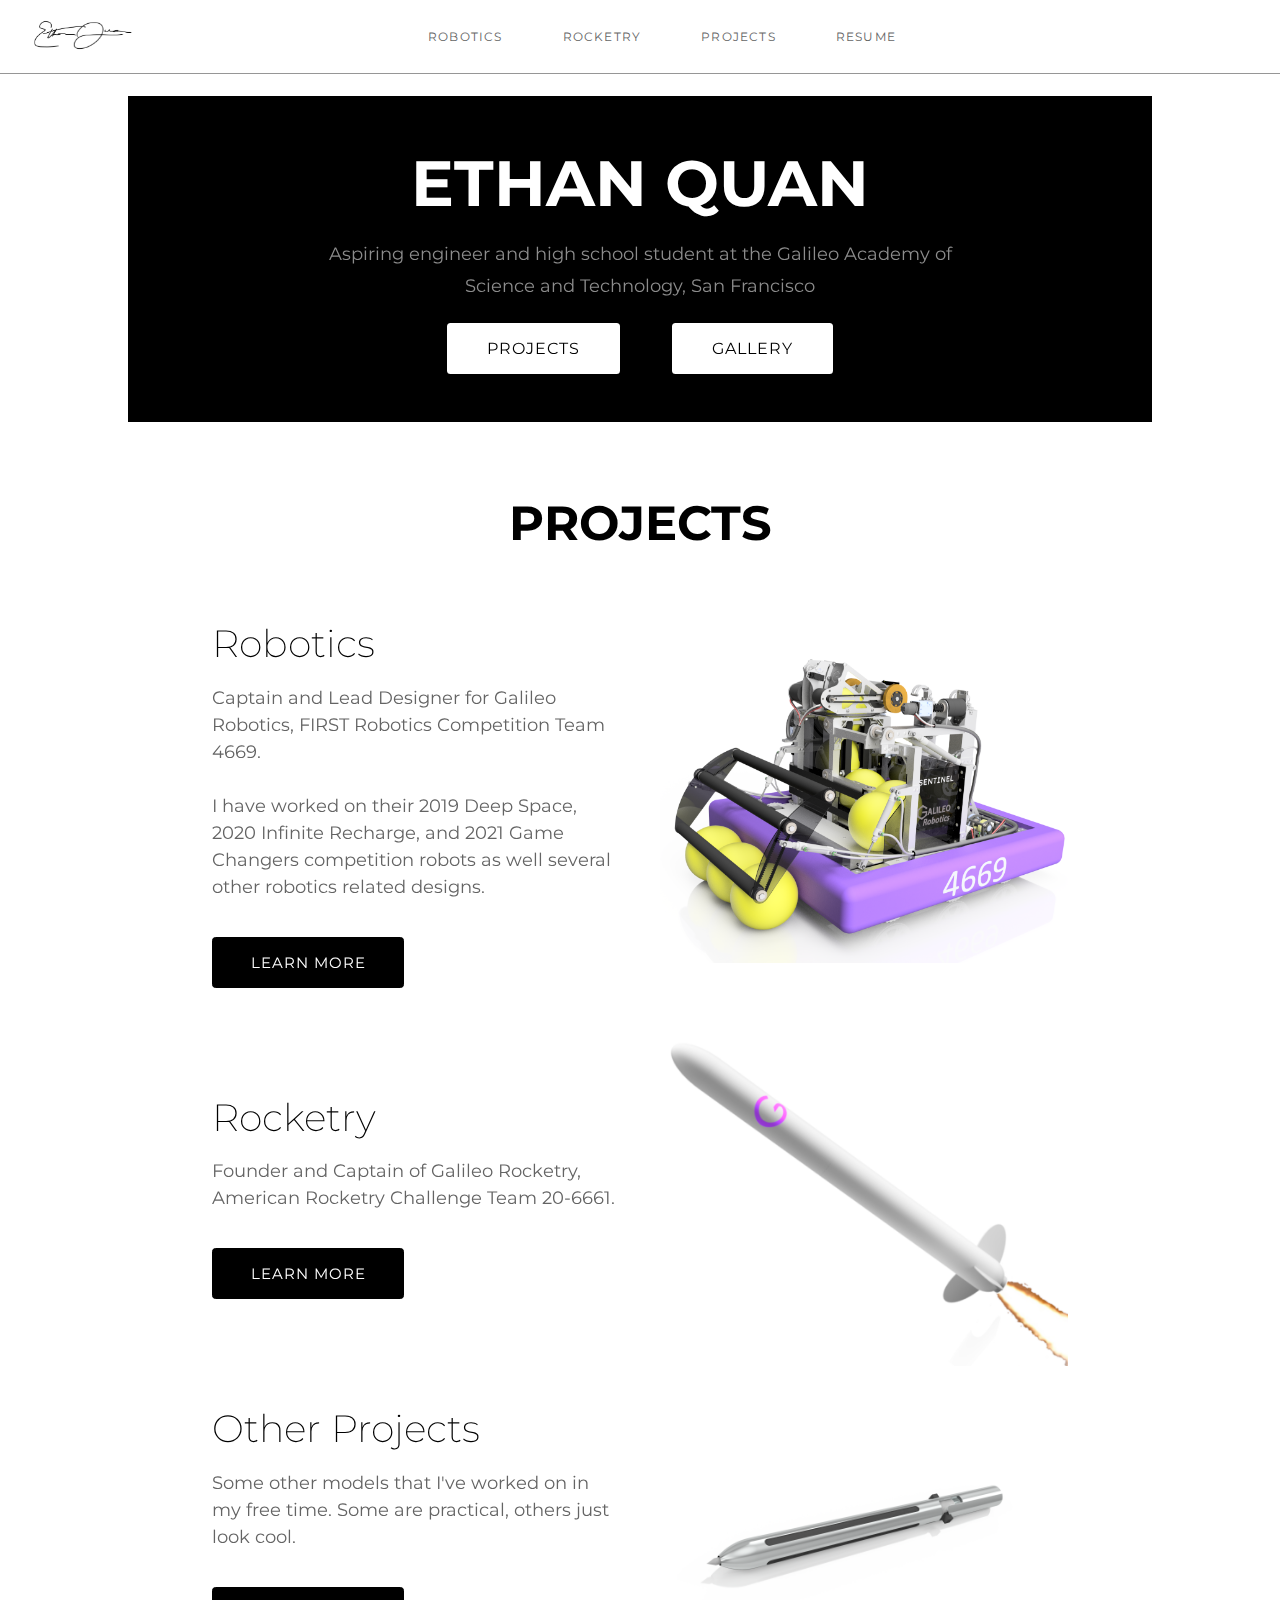
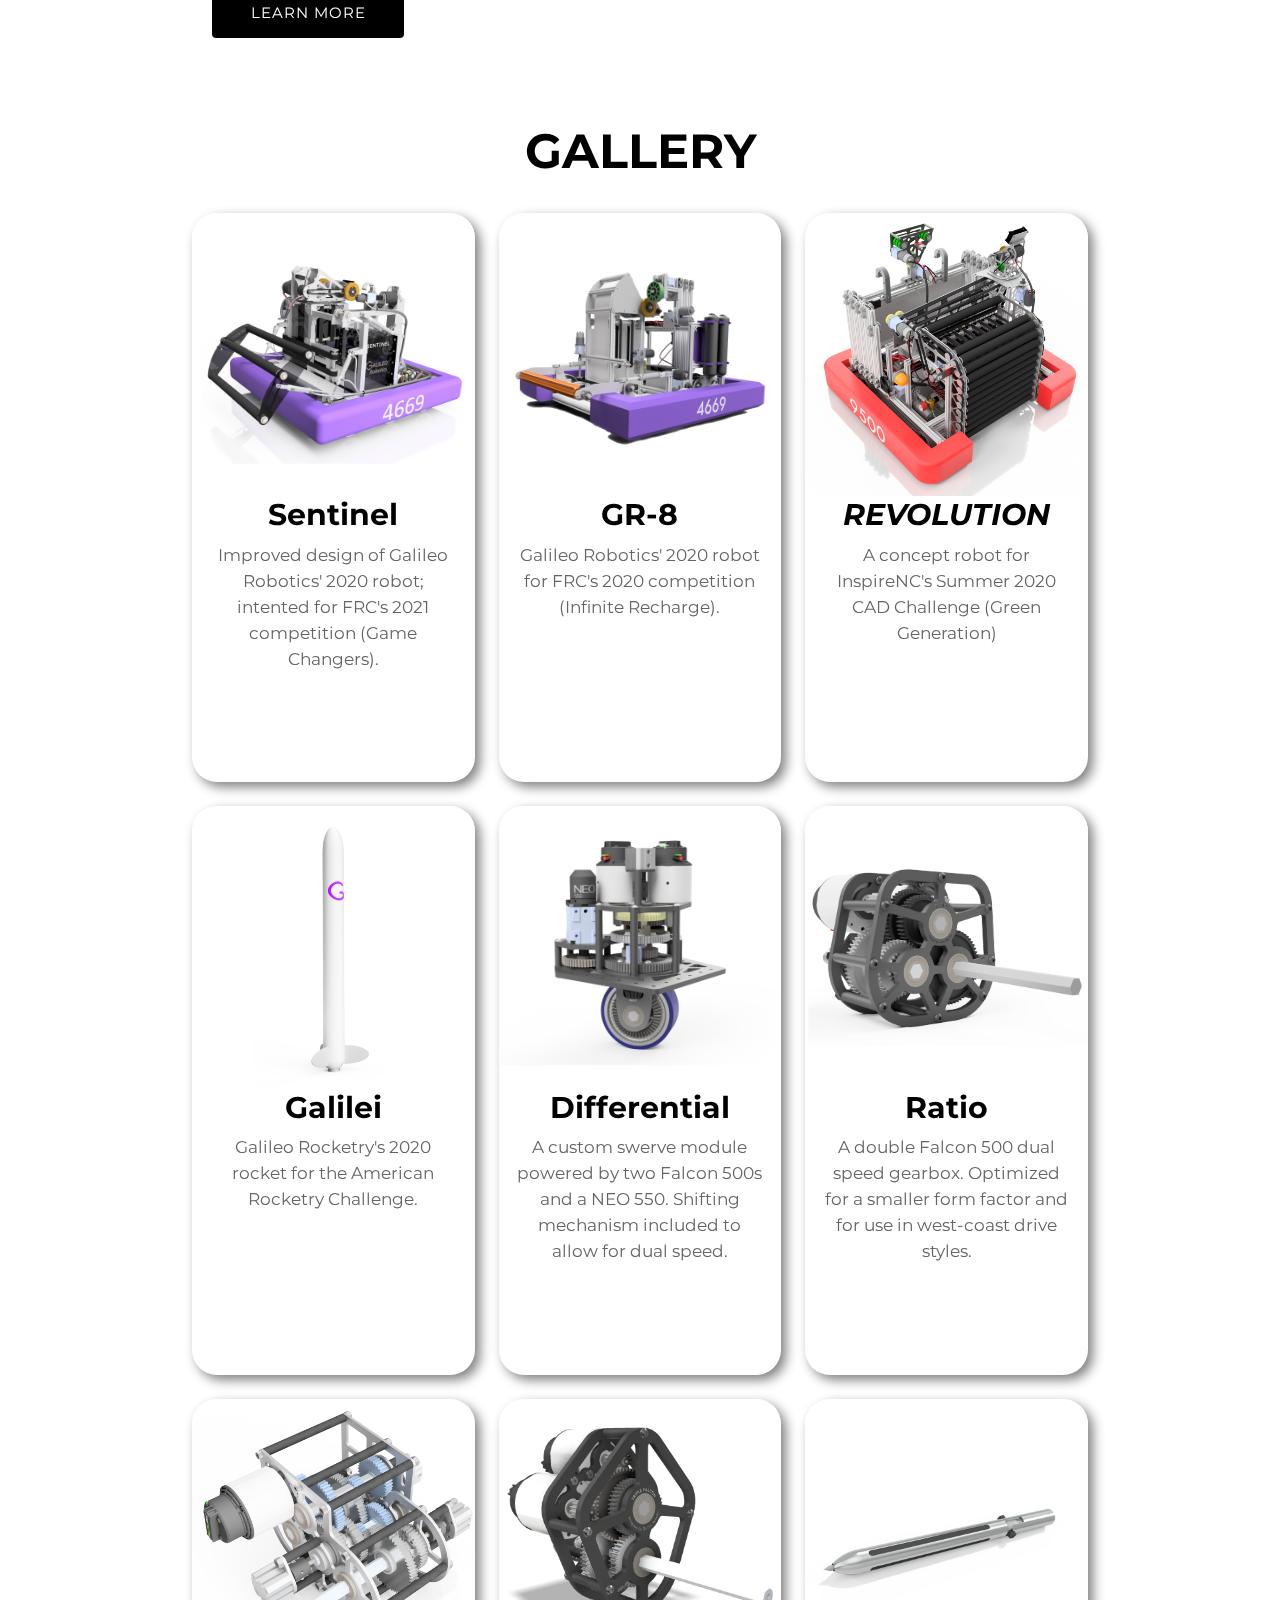
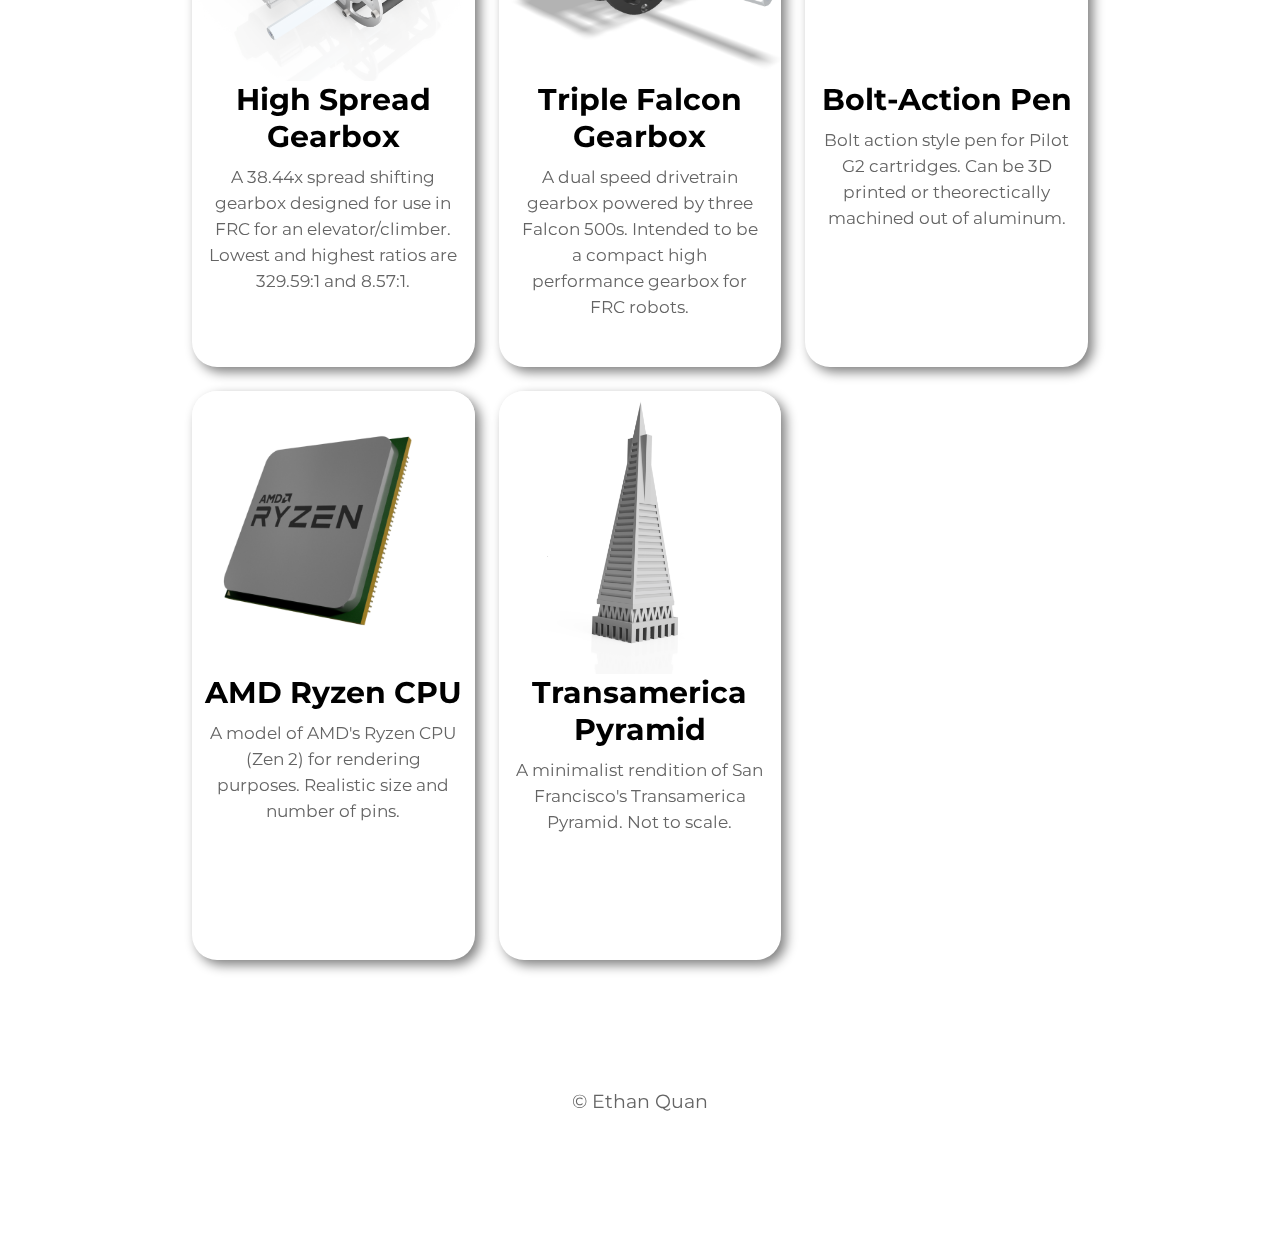
==== commit ac1215f2: "fixed triple falcon image" ====
--- a/index.html
+++ b/index.html
@@ -187,7 +187,7 @@
             
             <div class="gallery-item">                
                 <a href="robotics.html#3falcon">
-                    <img src="images/gallery/triplefalcon.png" alt="">
+                    <img src="images/gallery/tripleFalcon.png" alt="">
                     <h4>Triple Falcon Gearbox</h4>
                     <p>
                         A dual speed drivetrain gearbox powered by three Falcon 500s. Intended to be a compact high performance gearbox for FRC robots.
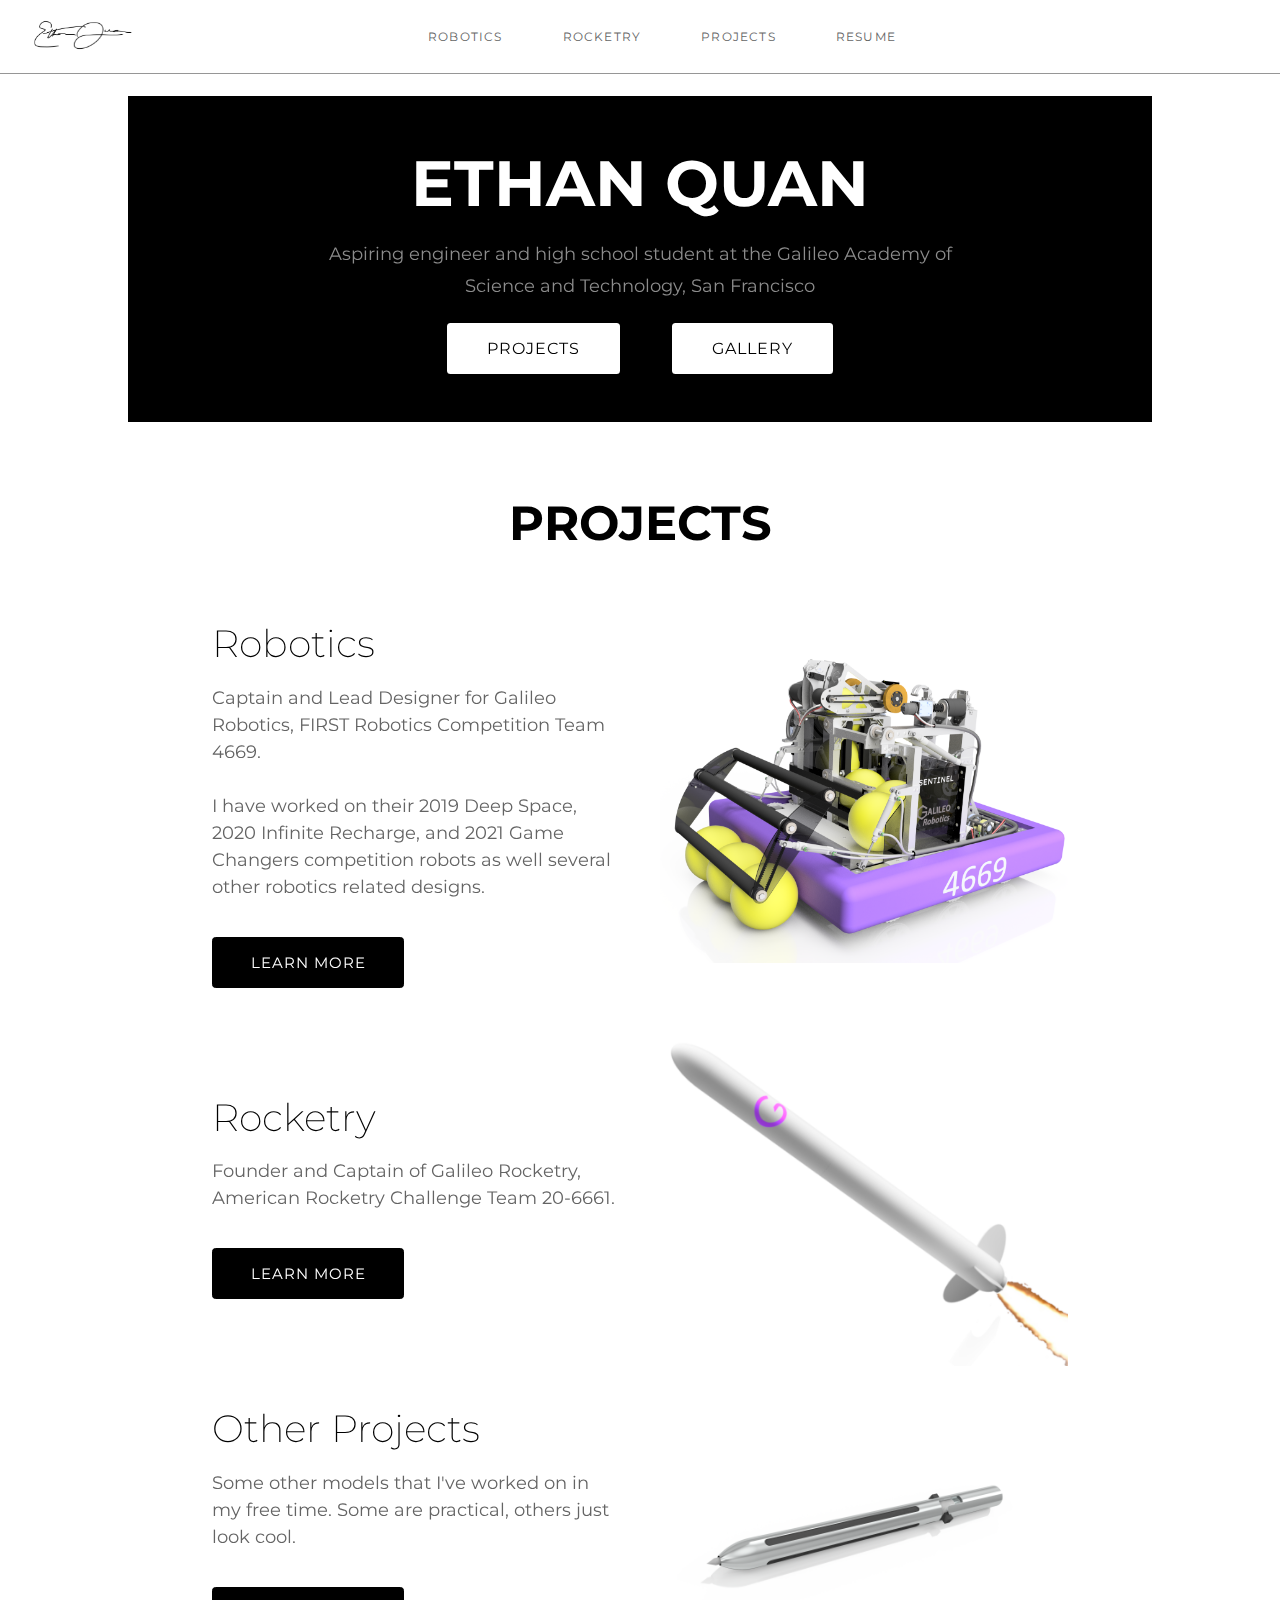
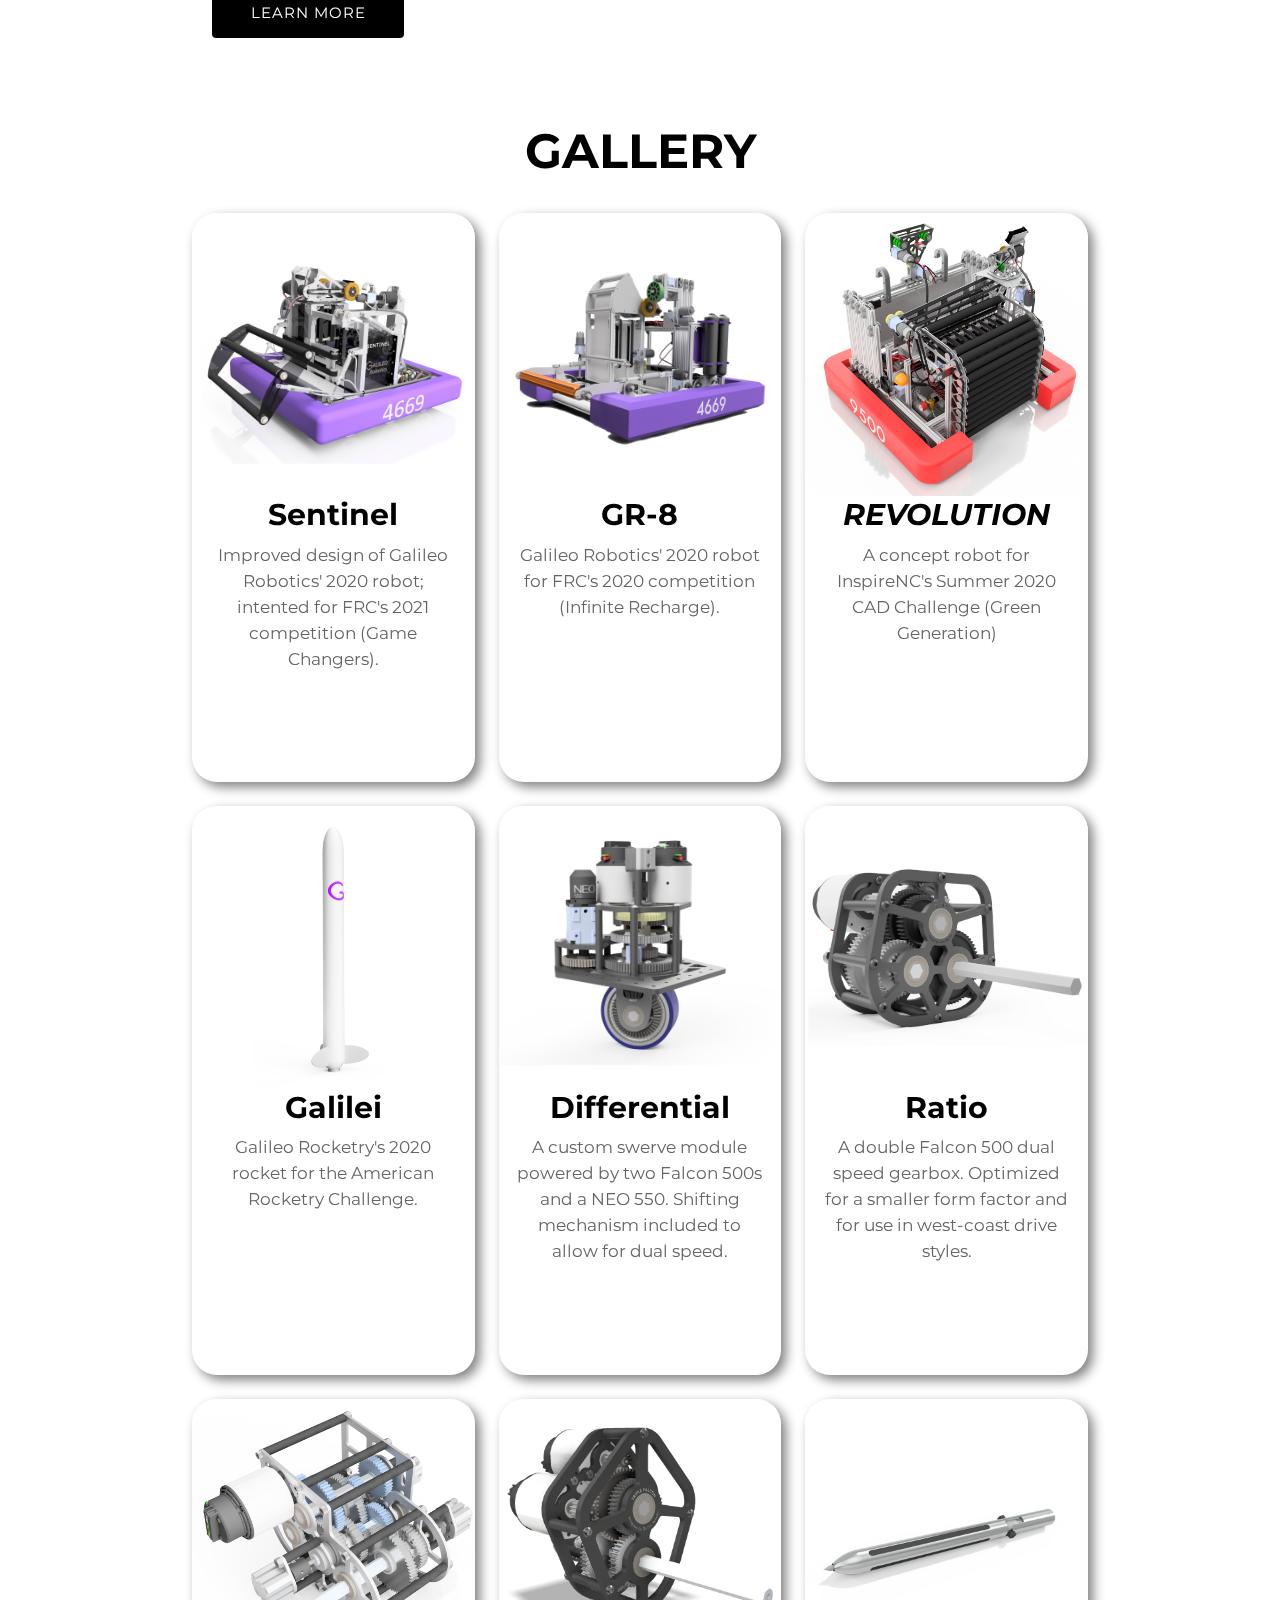
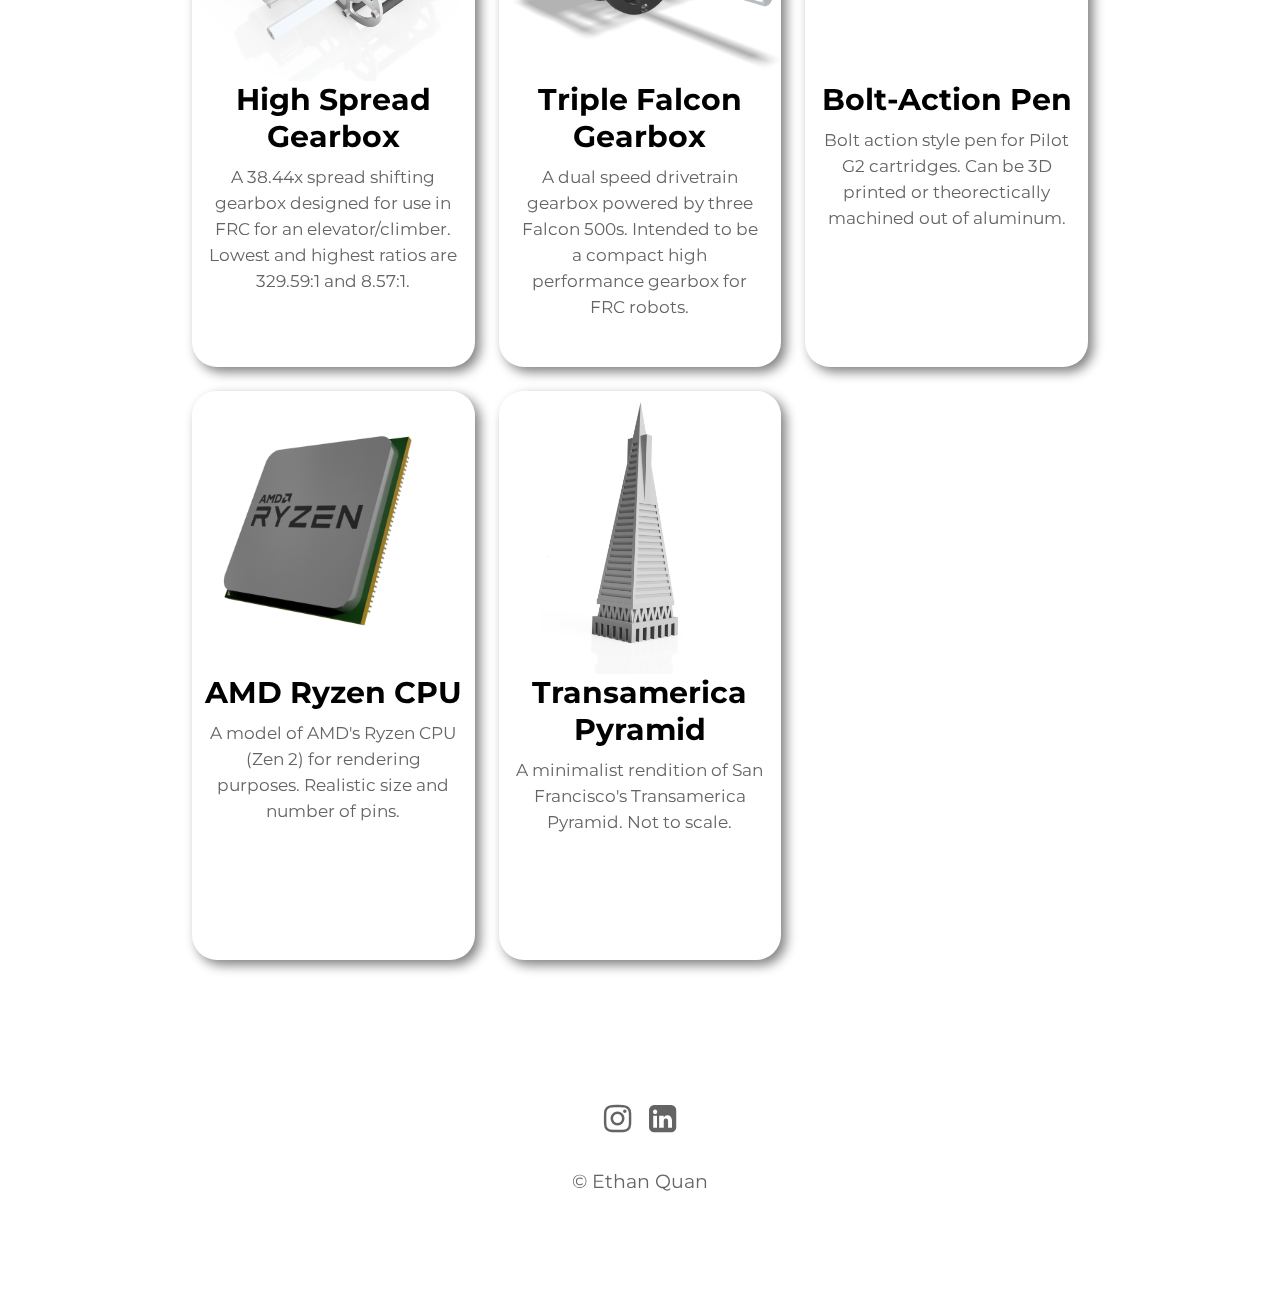
==== commit 2414a562: "added socials" ====
--- a/index.html
+++ b/index.html
@@ -4,6 +4,7 @@
       <title>Ethan's Portfolio</title>
       <meta name="viewport" content="width=device-width, initial-scale=1, user-scalable=no" />
       <link rel="stylesheet" href="assets/css/main.css">
+      <link rel="stylesheet" href="https://cdnjs.cloudflare.com/ajax/libs/font-awesome/4.7.0/css/font-awesome.min.css">
     </head>
 
     <body>
@@ -233,6 +234,8 @@
 
 
         <footer>
+            <a class="fa fa-instagram socials" href="https://www.instagram.com/ethancquan" target="_blank" style="text-decoration: none;"></a>
+            <a class="fa fa-linkedin-square socials" href="https://www.linkedin.com/in/ethancquan/" target="_blank" style="text-decoration: none;" ></a>
             <p>© Ethan Quan</p>
         </footer>
     
--- a/assets/css/main.css
+++ b/assets/css/main.css
@@ -453,6 +453,15 @@
         color:rgb(100, 100, 100)
     }
 
+.socials {
+    padding: 0.5em 0.15em 1em 0.15em;
+    color: rgb(100, 100, 100);
+    transition: 0.8s;
+}
+    .socials:hover {
+        color: blue;
+        transition: 0.8s;
+    }
 
 :target {
     display: block;
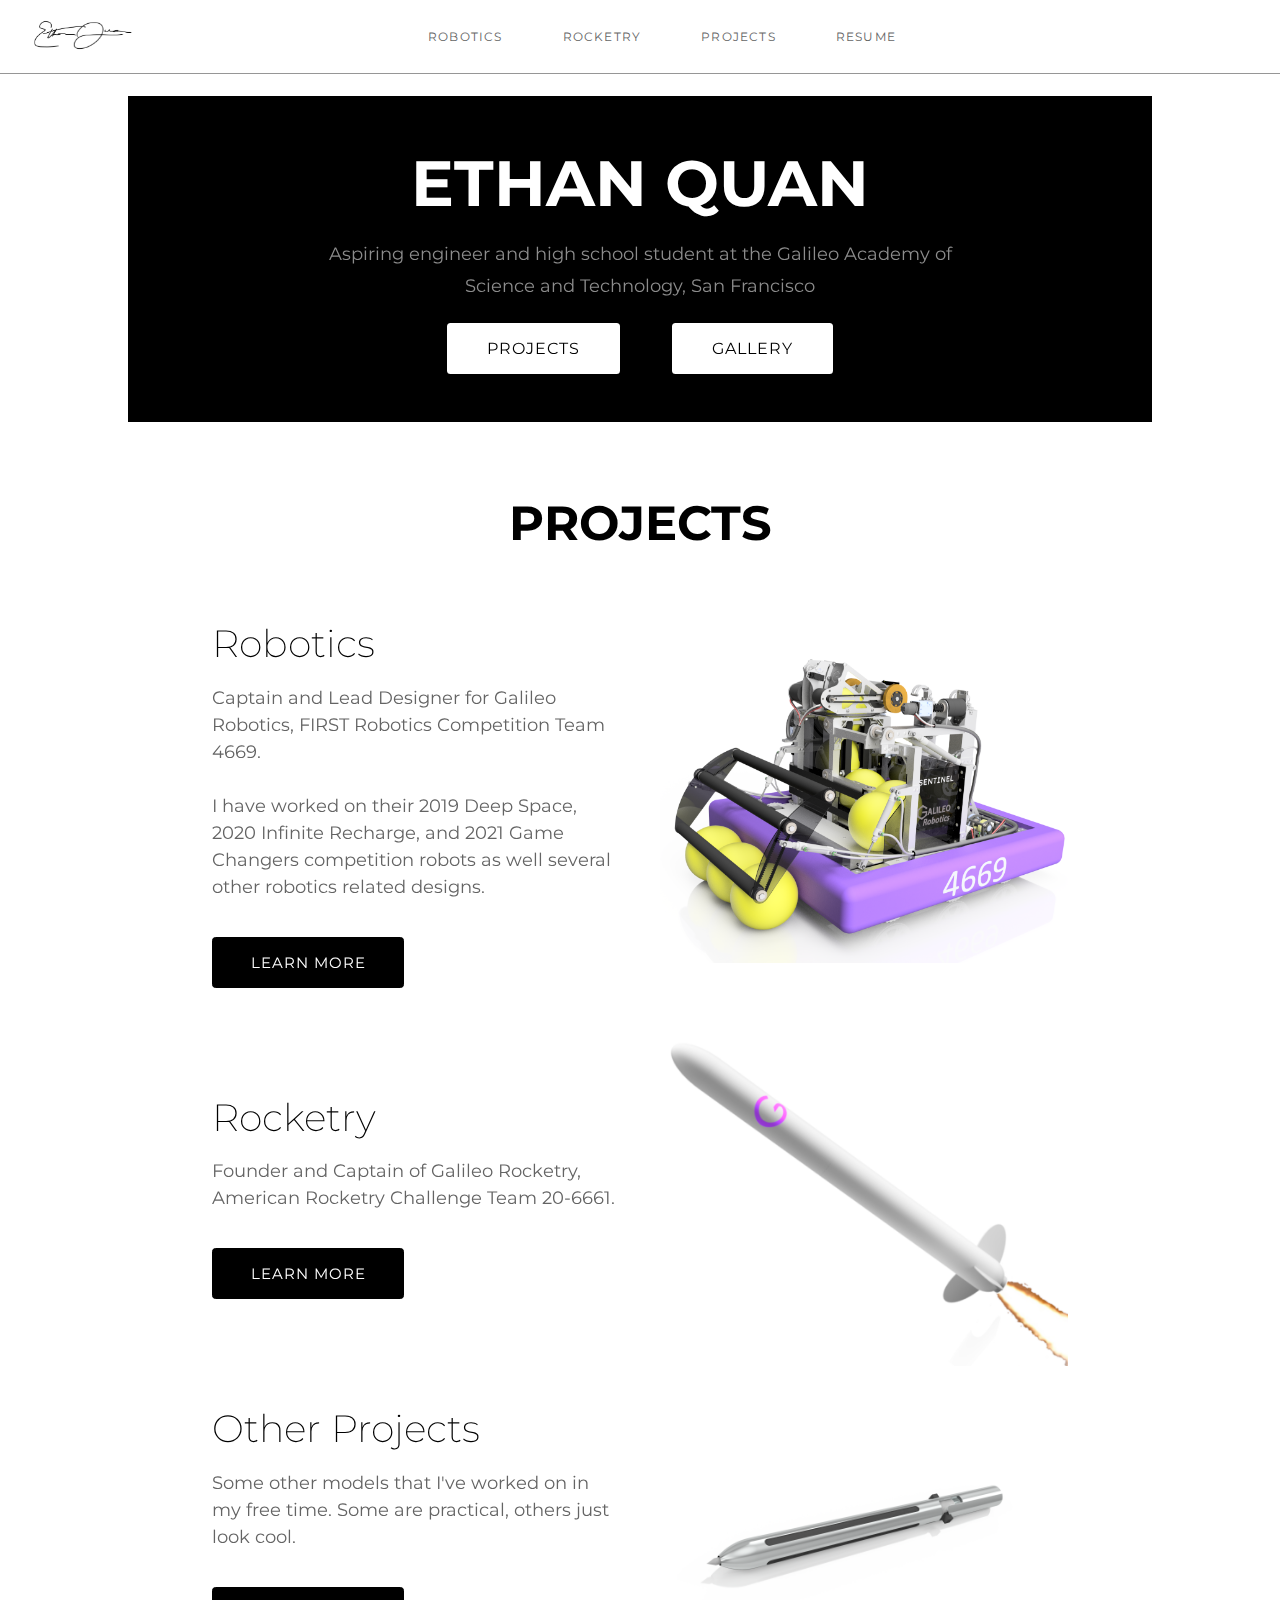
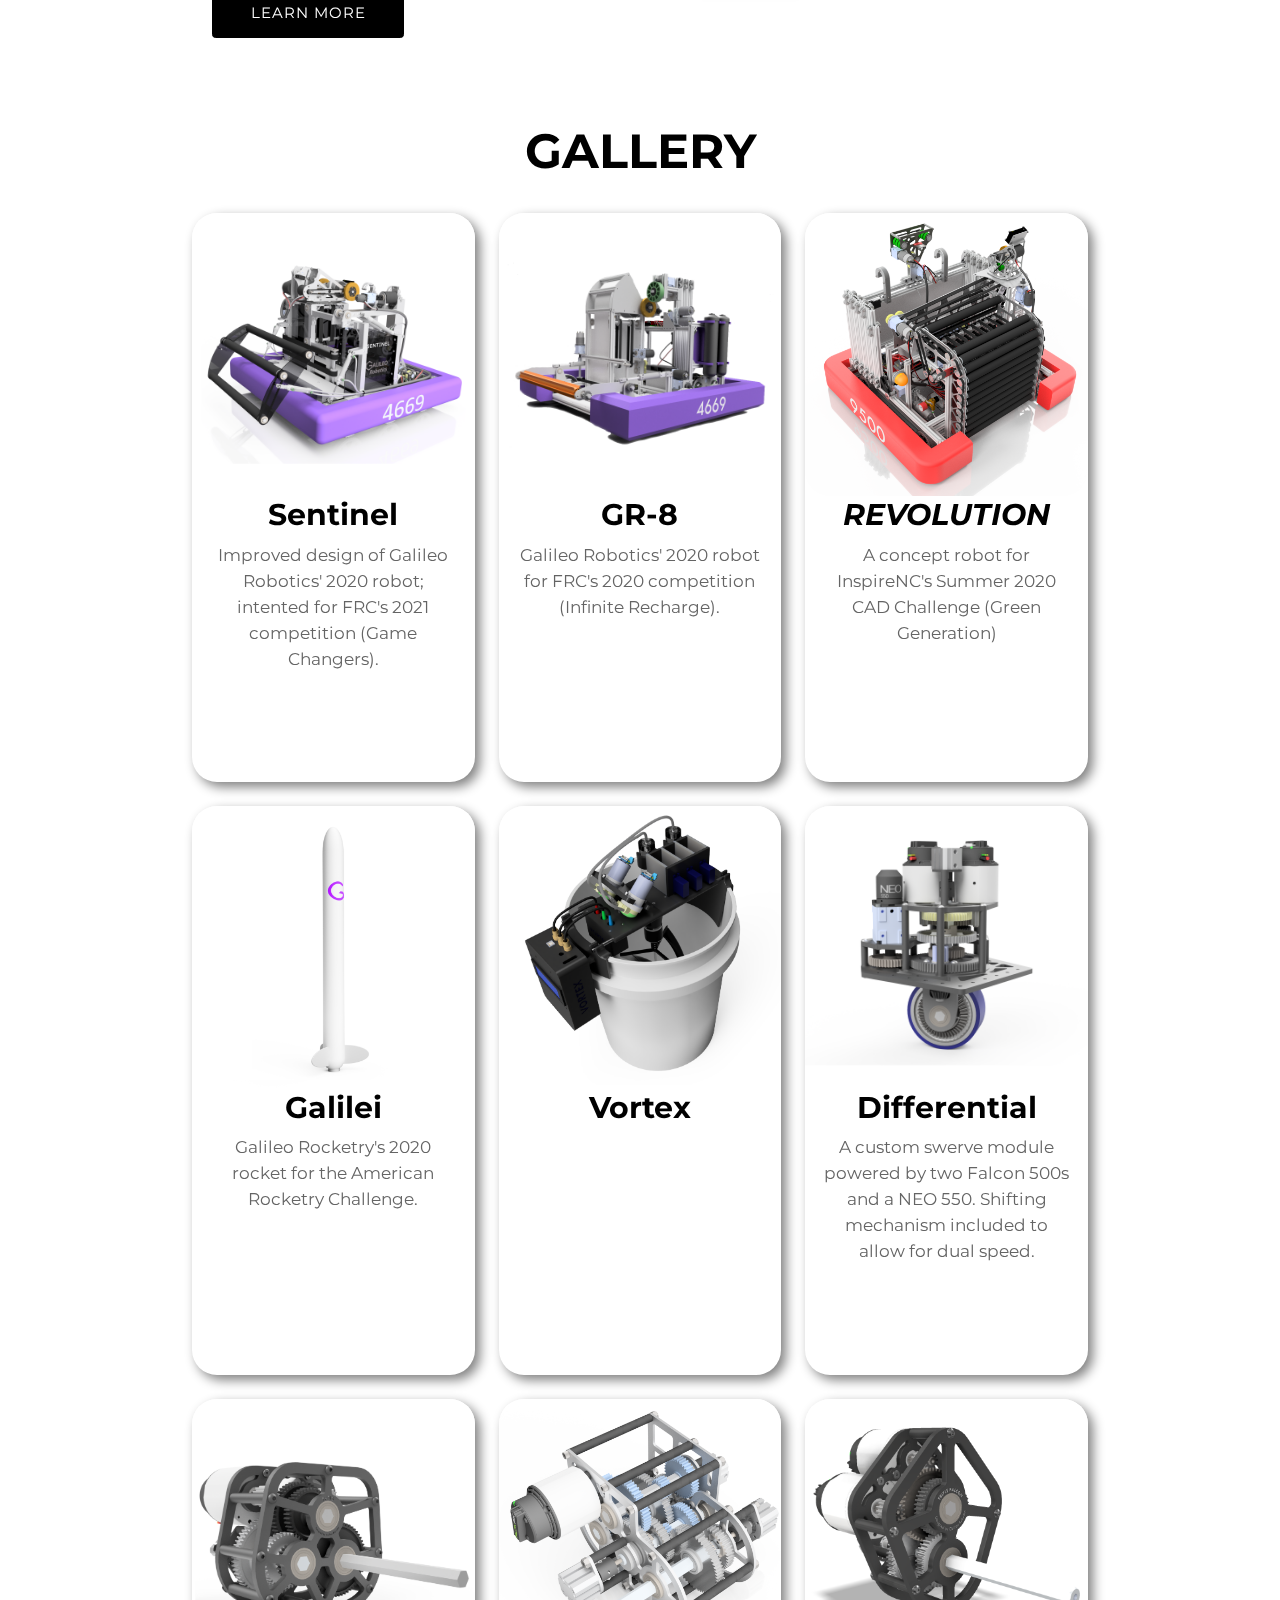
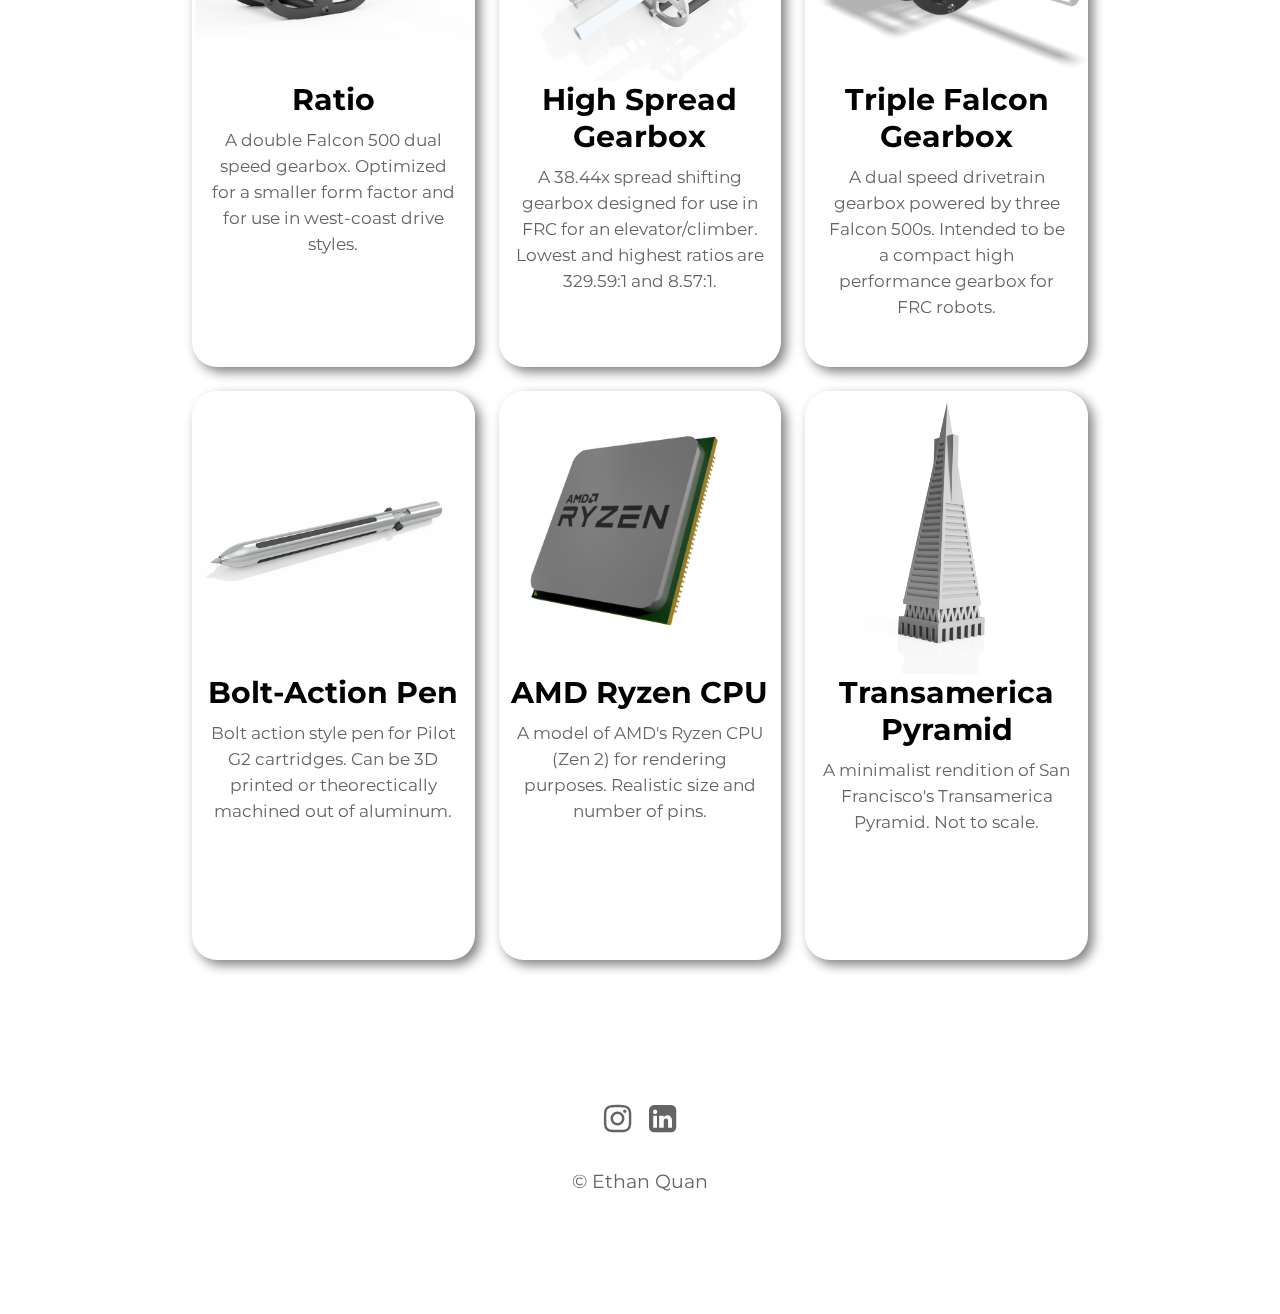
==== commit 44c0ca88: "added the fusion competition" ====
--- a/index.html
+++ b/index.html
@@ -157,6 +157,16 @@
             </div>
 
             <div class="gallery-item">                
+                <a href="projects.html#vortex">
+                    <img src="images/gallery/vortex.png" alt="">
+                    <h4>Vortex</h4>
+                    <p>
+                    
+                    </p>
+                </a>
+            </div>
+
+            <div class="gallery-item">                
                 <a href="robotics.html#differential" >
                     <img src="images/gallery/differential.png" alt="">
                     <h4>Differential</h4>
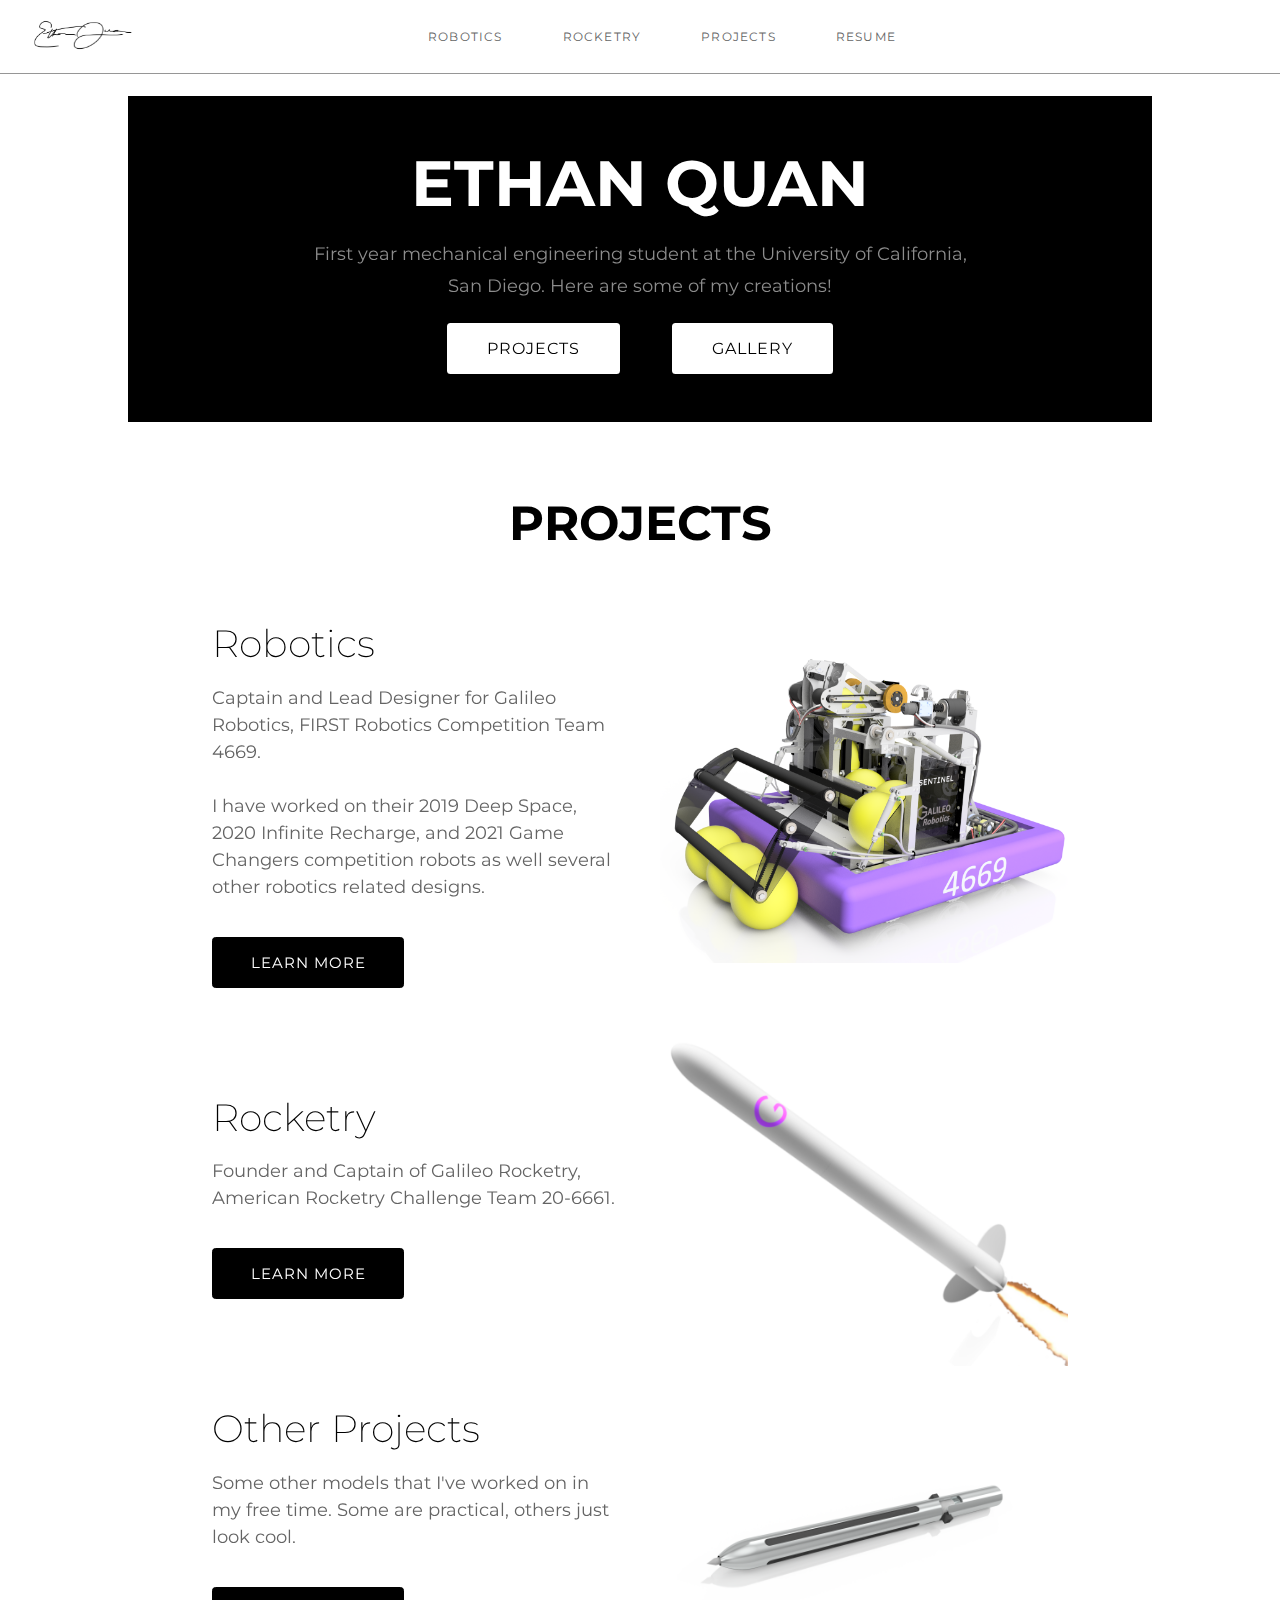
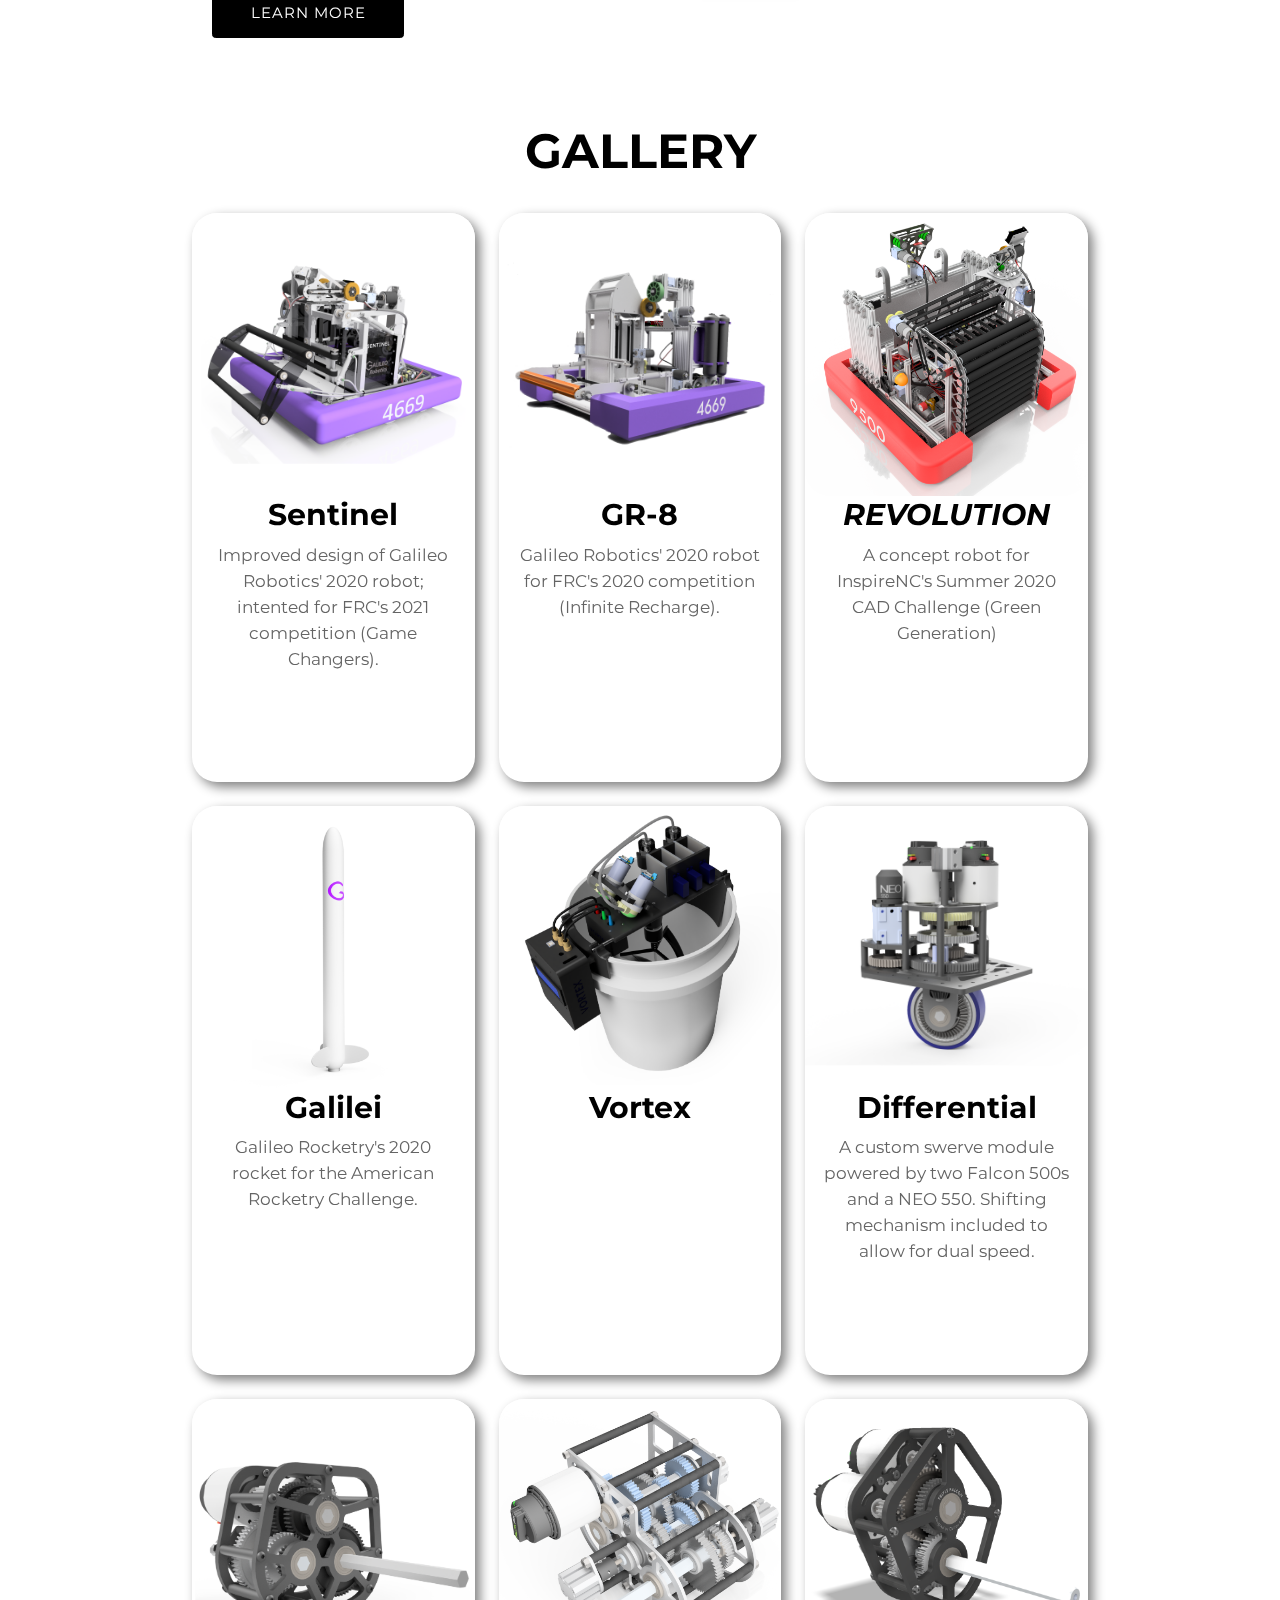
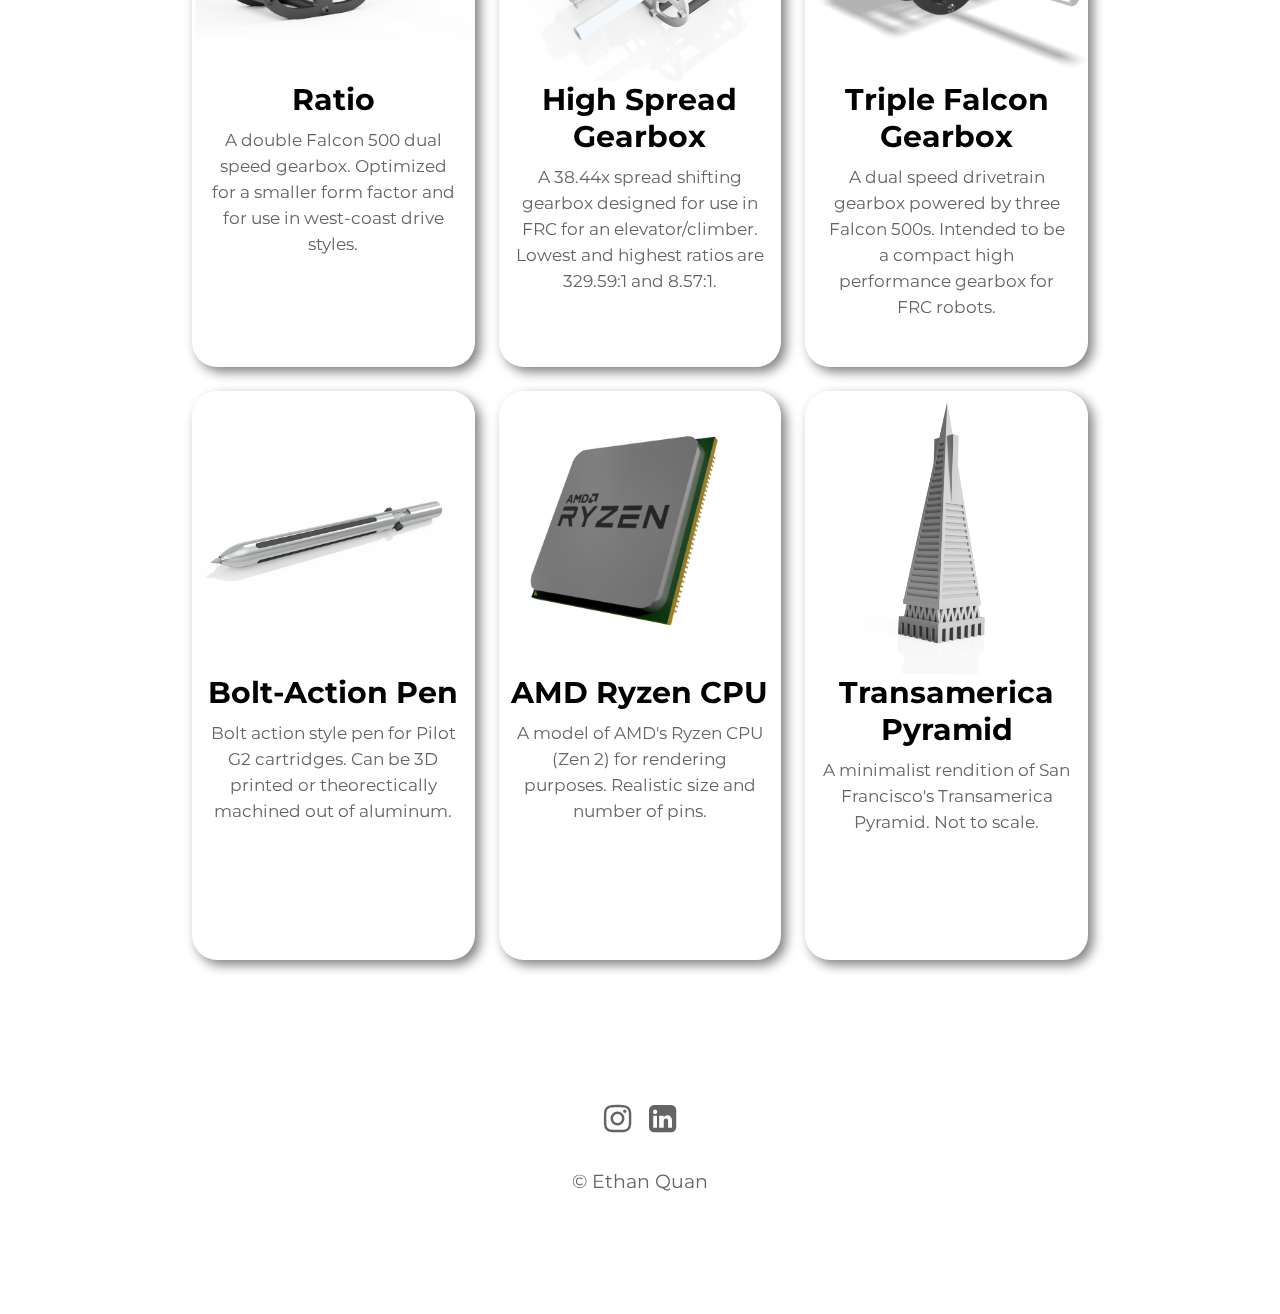
==== commit 8b094742: "post high school update" ====
--- a/index.html
+++ b/index.html
@@ -39,7 +39,7 @@
                     ETHAN QUAN
                 </h1> 
                 <h2>
-                    Aspiring engineer and high school student at the Galileo Academy of Science and Technology, San Francisco
+                    First year mechanical engineering student at the University of California, San Diego. Here are some of my creations! 
                 </h2>
                 <a href="#projects" class="button-white">PROJECTS</a>
                 <a href="#gallery" class="button-white">GALLERY</a>
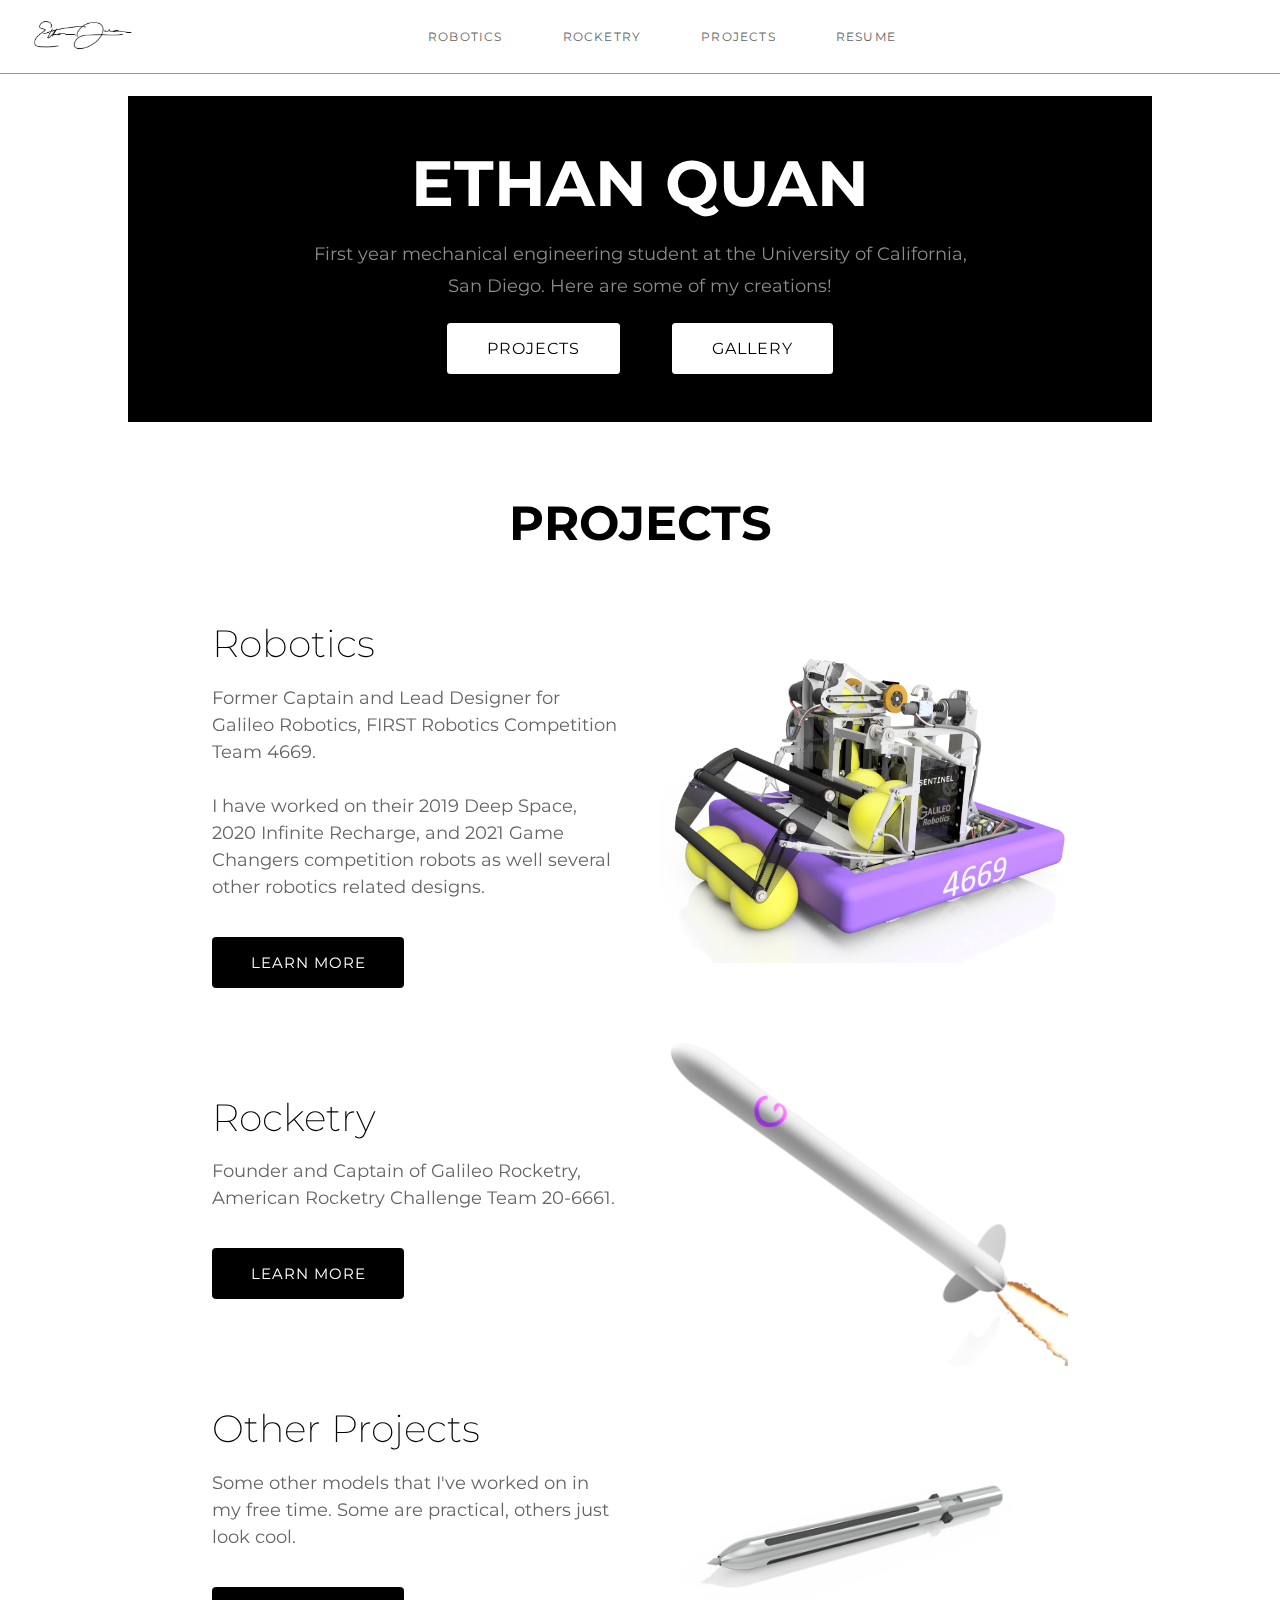
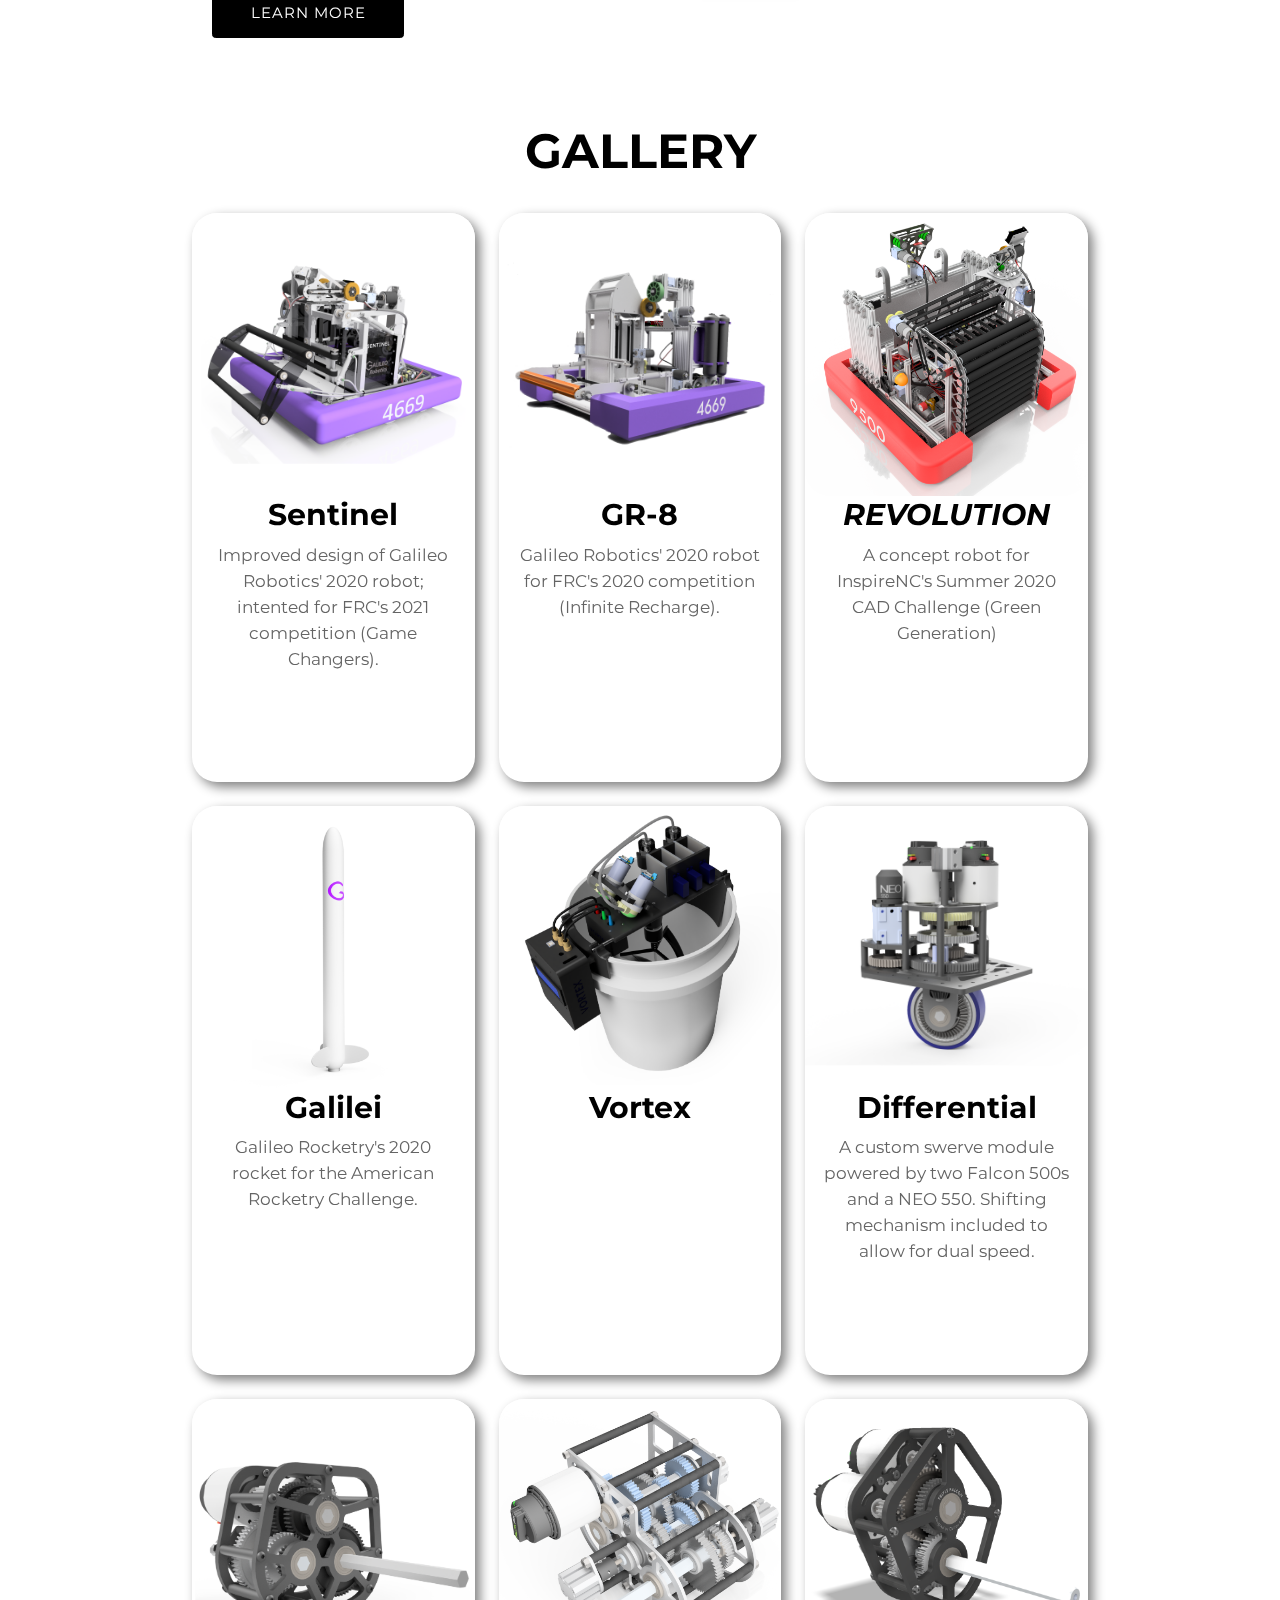
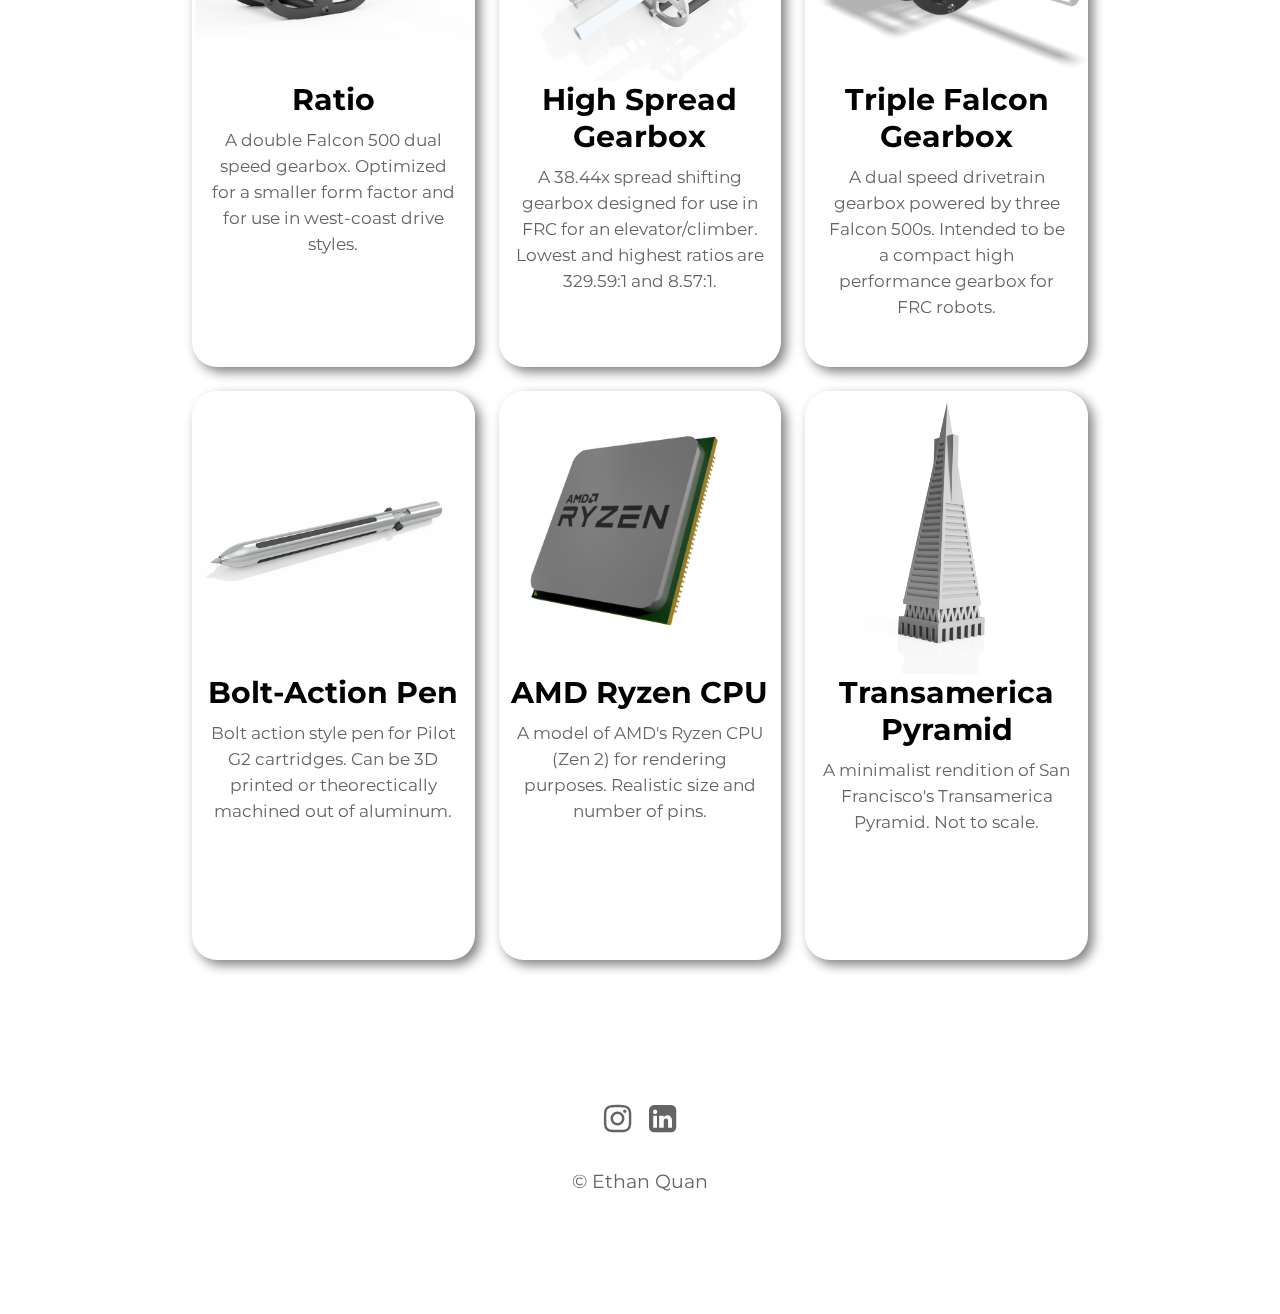
==== commit a29ac27c: "update again" ====
--- a/index.html
+++ b/index.html
@@ -62,7 +62,7 @@
             <article class="content-item content-1">
                 <h3>Robotics</h3>
                 <p>
-                    Captain and Lead Designer for Galileo Robotics, FIRST Robotics Competition Team 4669.
+                    Former Captain and Lead Designer for Galileo Robotics, FIRST Robotics Competition Team 4669.
                 <br><br>
                     I have worked on their 2019 Deep Space, 2020 Infinite Recharge, and 2021 Game Changers 
                     competition robots as well several other robotics related designs.
